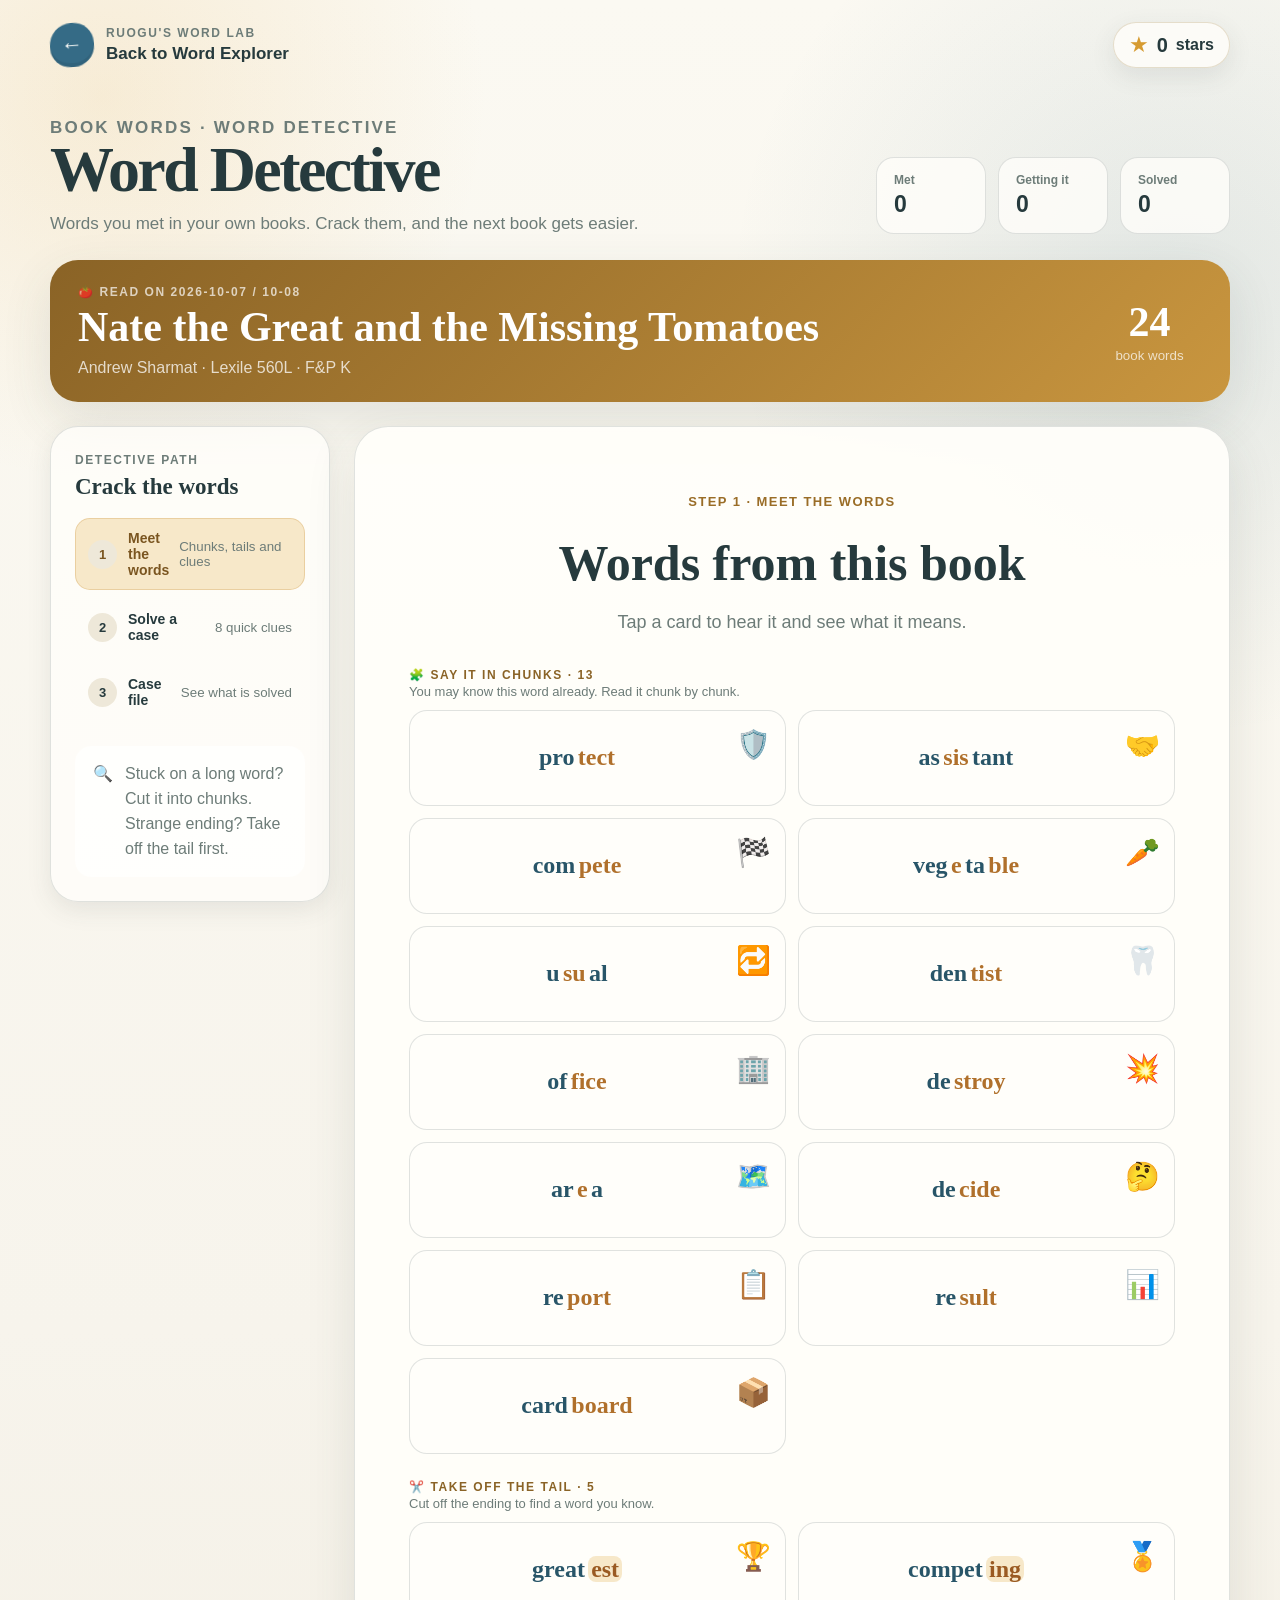
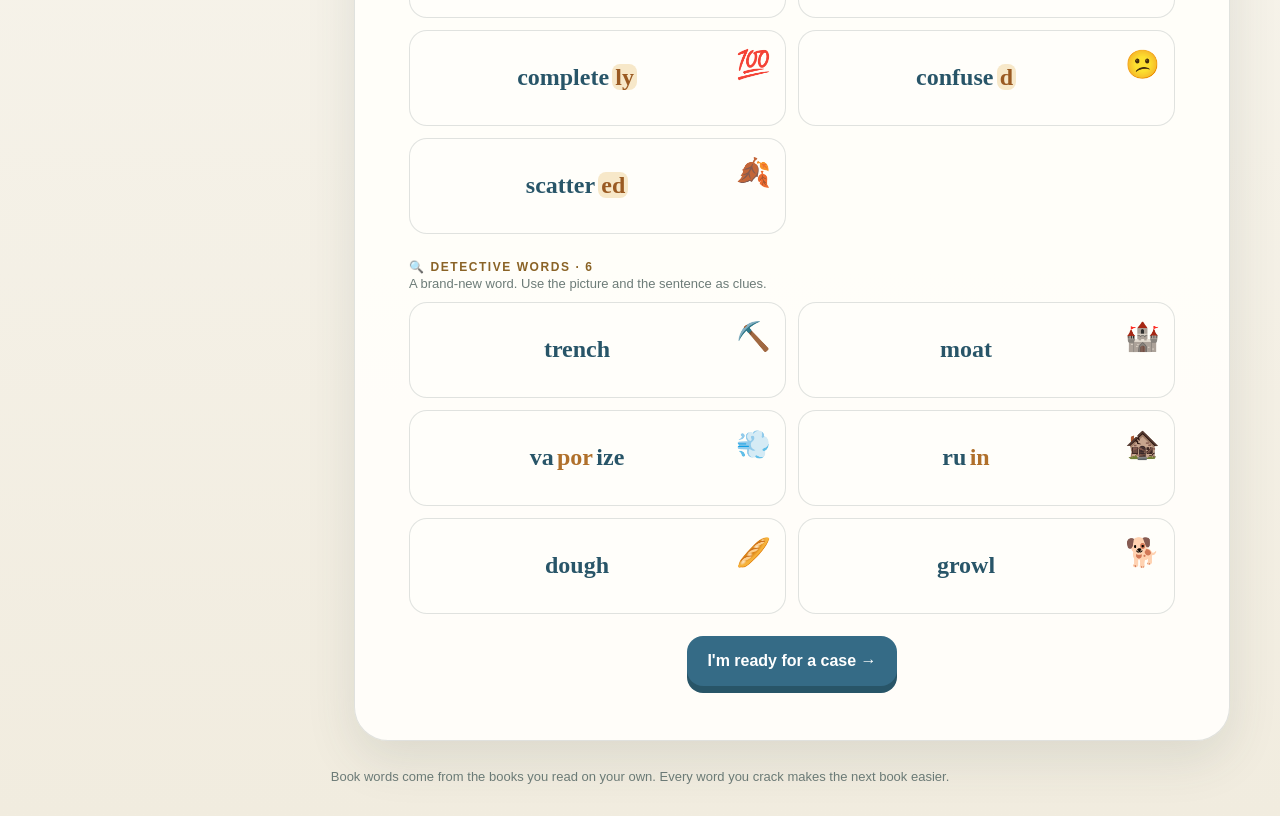
==== Book-words/index.html @ a68d9c92 "Add Book Word Detective for words from Ruogu's own books First book: Nate the Great and the Missing " ====
<!doctype html>
<html lang="en">
<head>
  <meta charset="UTF-8" />
  <meta name="viewport" content="width=device-width, initial-scale=1, viewport-fit=cover, user-scalable=no" />
  <meta name="apple-mobile-web-app-capable" content="yes" />
  <meta name="apple-mobile-web-app-status-bar-style" content="default" />
  <meta name="apple-mobile-web-app-title" content="Book Words" />
  <meta name="theme-color" content="#f7f4ec" />
  <title>Word Detective · Ruogu's Word Lab</title>
  <link rel="manifest" href="./manifest.webmanifest" />
  <link rel="apple-touch-icon" href="./icons/icon-180.png" />
  <link rel="stylesheet" href="../wordlab.css?v=6" />
</head>
<body class="book-page">
  <div class="site-shell">
    <header class="topbar">
      <a class="home-link" href="../index.html">
        <span class="brand-mark">←</span>
        <span class="brand-copy"><small>Ruogu's Word Lab</small><strong>Back to Word Explorer</strong></span>
      </a>
      <div class="star-pill"><span class="star">★</span><strong id="totalStars">0</strong><span>stars</span></div>
    </header>

    <section class="page-head">
      <div>
        <p class="eyebrow">Book Words · Word Detective</p>
        <h1>Word Detective</h1>
        <p>Words you met in your own books. Crack them, and the next book gets easier.</p>
      </div>
      <div class="summary-strip">
        <div class="summary-item"><small>Met</small><strong id="metCount">0</strong></div>
        <div class="summary-item"><small>Getting it</small><strong id="gettingCount">0</strong></div>
        <div class="summary-item"><small>Solved</small><strong id="solvedCount">0</strong></div>
      </div>
    </section>

    <section class="cycle-banner book-banner">
      <div>
        <p class="eyebrow" style="color:rgba(255,255,255,.7)" id="bookMeta">Book</p>
        <h2 id="bookTitle">Book</h2>
        <p id="bookSub"></p>
      </div>
      <div class="cycle-count"><strong id="bookWordCount">0</strong><small>book words</small></div>
    </section>

    <main class="prep-layout">
      <aside class="side-panel">
        <p class="eyebrow">Detective path</p>
        <h2>Crack the words</h2>
        <div class="path-list" id="pathList">
          <button class="path-step is-active" data-step="meet" type="button"><span class="step-num">1</span><strong>Meet the words</strong><small>Chunks, tails and clues</small></button>
          <button class="path-step" data-step="case" type="button"><span class="step-num">2</span><strong>Solve a case</strong><small>8 quick clues</small></button>
          <button class="path-step" data-step="file" type="button"><span class="step-num">3</span><strong>Case file</strong><small>See what is solved</small></button>
        </div>
        <div class="mini-note"><span>🔍</span><span>Stuck on a long word? Cut it into chunks. Strange ending? Take off the tail first.</span></div>
      </aside>

      <section>
        <article class="mission-card enter" id="meetView">
          <p class="mission-kicker">Step 1 · Meet the words</p>
          <h2>Words from this book</h2>
          <p class="prompt">Tap a card to hear it and see what it means.</p>
          <div id="meetShelf"></div>
          <div class="mission-actions">
            <button class="primary-button" id="toCase" type="button">I'm ready for a case →</button>
          </div>
        </article>

        <article class="mission-card" id="caseView" hidden>
          <div class="progress-track"><div class="progress-fill" id="caseProgress"></div></div>
          <p class="mission-kicker" id="activityLabel">Clue</p>
          <h2 id="activityTitle">What does it mean?</h2>
          <p class="prompt" id="activityPrompt"></p>
          <div id="activityArea"></div>
          <p class="feedback" id="feedback" aria-live="polite"></p>
          <div class="mission-actions">
            <button class="secondary-button" id="hintButton" type="button">Give me a clue</button>
            <button class="primary-button" id="nextTask" type="button" hidden>Next clue →</button>
          </div>
        </article>

        <article class="mission-card" id="finishView" hidden>
          <p class="mission-kicker">Case closed</p>
          <h2>Case closed!</h2>
          <p class="prompt" id="finishCopy"></p>
          <div class="sticker-row"><span class="sticker">🔍</span></div>
          <div class="summary-strip">
            <div class="summary-item"><small>Clues</small><strong id="finishTotal">8</strong></div>
            <div class="summary-item"><small>On my own</small><strong id="finishCorrect">0</strong></div>
            <div class="summary-item"><small>Earned</small><strong>+5★</strong></div>
          </div>
          <div class="mission-actions">
            <button class="primary-button" id="againButton" type="button">Solve another case</button>
            <button class="secondary-button" id="toFile" type="button">Open the case file</button>
          </div>
        </article>

        <article class="mission-card" id="fileView" hidden>
          <p class="mission-kicker">Step 3 · Case file</p>
          <h2>Case file</h2>
          <p class="prompt">A word is solved when you get it right on your own twice.</p>
          <div class="mark-list" id="fileList"></div>
        </article>
      </section>
    </main>

    <footer class="site-footer">Book words come from the books you read on your own. Every word you crack makes the next book easier.</footer>
  </div>

  <div class="confetti" id="confetti" hidden></div>
  <script src="./book-word-data.js?v=1"></script>
  <script src="./book-stars.js?v=1"></script>
  <script src="./book-app.js?v=1"></script>
  <script>
    if ("serviceWorker" in navigator && location.protocol !== "file:") navigator.serviceWorker.register("./sw.js").catch(() => {});
  </script>
</body>
</html>
---- wordlab.css ----
:root {
  --paper: #f7f4ec;
  --paper-deep: #eee8d9;
  --ink: #263a3d;
  --muted: #6d7c78;
  --lake: #356b86;
  --lake-dark: #285568;
  --lake-soft: #dce9ed;
  --sage: #789581;
  --sage-dark: #55705f;
  --sage-soft: #e2ebe3;
  --apricot: #e9be72;
  --apricot-soft: #f7e8c9;
  --coral: #c97862;
  --white: #fffefa;
  --line: rgba(38, 58, 61, 0.14);
  --shadow: 0 18px 50px rgba(54, 71, 66, 0.12);
  --shadow-small: 0 8px 24px rgba(54, 71, 66, 0.1);
  --radius: 28px;
  --radius-small: 18px;
  font-family: "Avenir Next", "Nunito Sans", "PingFang SC", "Microsoft YaHei", sans-serif;
  color: var(--ink);
  background: var(--paper);
  font-synthesis: none;
}

* { box-sizing: border-box; }

html { min-height: 100%; background: var(--paper); }

body {
  margin: 0;
  min-height: 100vh;
  min-height: 100dvh;
  background:
    radial-gradient(circle at 8% 4%, rgba(233, 190, 114, 0.22), transparent 24rem),
    radial-gradient(circle at 92% 12%, rgba(53, 107, 134, 0.12), transparent 28rem),
    linear-gradient(180deg, #fbf9f2 0%, var(--paper) 55%, #f1ecdf 100%);
  color: var(--ink);
  overflow-x: hidden;
}

body::before {
  content: "";
  position: fixed;
  inset: 0;
  pointer-events: none;
  opacity: 0.34;
  background-image: radial-gradient(rgba(38, 58, 61, 0.16) 0.6px, transparent 0.7px);
  background-size: 18px 18px;
  mask-image: linear-gradient(to bottom, black, transparent 72%);
}

button, a { -webkit-tap-highlight-color: transparent; }
button { font: inherit; color: inherit; }
a { color: inherit; }

[hidden] { display: none !important; }

.site-shell {
  width: min(1180px, calc(100% - 36px));
  margin: 0 auto;
  padding: max(22px, env(safe-area-inset-top)) 0 max(32px, env(safe-area-inset-bottom));
  position: relative;
  z-index: 1;
}

.topbar {
  display: flex;
  align-items: center;
  justify-content: space-between;
  gap: 18px;
  margin-bottom: 28px;
}

.brand, .home-link {
  display: inline-flex;
  align-items: center;
  gap: 12px;
  text-decoration: none;
  font-weight: 700;
}

.brand-mark {
  width: 44px;
  height: 44px;
  display: grid;
  place-items: center;
  border-radius: 50% 46% 48% 44%;
  background: var(--lake);
  color: var(--white);
  box-shadow: inset 0 -4px 0 rgba(0,0,0,.08);
  transform: rotate(-4deg);
  font-family: Georgia, serif;
  font-size: 22px;
}

.brand-copy small, .eyebrow {
  display: block;
  margin: 0 0 4px;
  color: var(--muted);
  font-size: 12px;
  font-weight: 800;
  letter-spacing: .13em;
  text-transform: uppercase;
}

.brand-copy strong { font-size: 17px; }

.star-pill {
  min-height: 46px;
  display: inline-flex;
  align-items: center;
  gap: 8px;
  padding: 8px 15px;
  border: 1px solid rgba(147, 110, 43, .22);
  border-radius: 999px;
  background: rgba(255, 254, 250, .78);
  box-shadow: var(--shadow-small);
  backdrop-filter: blur(10px);
  font-weight: 700;
}

.star-pill .star { color: #d69b31; font-size: 22px; }
.star-pill strong { font-size: 20px; font-variant-numeric: tabular-nums; }

.display-title {
  margin: 0;
  font-family: "Iowan Old Style", "Palatino Linotype", "Songti SC", serif;
  font-size: clamp(42px, 6vw, 76px);
  font-weight: 600;
  letter-spacing: -.045em;
  line-height: .98;
}

.display-title em { color: var(--lake); font-style: normal; }

.lede {
  max-width: 650px;
  margin: 20px 0 0;
  color: var(--muted);
  font-size: clamp(17px, 2vw, 21px);
  line-height: 1.75;
}

.home-hero {
  display: grid;
  grid-template-columns: 1.08fr .92fr;
  gap: 34px;
  align-items: center;
  min-height: 300px;
  padding: 38px 8px 42px;
}

.map-illustration {
  position: relative;
  min-height: 280px;
  border-radius: 46% 54% 51% 49% / 42% 43% 57% 58%;
  background: linear-gradient(145deg, var(--lake-soft), #eef3e9 65%);
  box-shadow: inset 0 0 0 1px rgba(53,107,134,.1), var(--shadow);
  overflow: hidden;
}

.map-illustration::before,
.map-illustration::after {
  content: "";
  position: absolute;
  border-radius: 50%;
  border: 2px dashed rgba(53,107,134,.3);
}
.map-illustration::before { width: 250px; height: 130px; left: 13%; top: 22%; transform: rotate(-13deg); }
.map-illustration::after { width: 190px; height: 105px; right: 8%; bottom: 12%; transform: rotate(16deg); }

.map-island {
  position: absolute;
  display: grid;
  place-items: center;
  width: 104px;
  height: 82px;
  border-radius: 52% 48% 48% 52% / 58% 55% 45% 42%;
  background: var(--sage);
  color: var(--white);
  box-shadow: 0 12px 0 rgba(85,112,95,.18);
  font-weight: 800;
  transform: rotate(-5deg);
}
.map-island.one { left: 12%; top: 19%; }
.map-island.two { right: 13%; top: 14%; background: var(--lake); transform: rotate(4deg); }
.map-island.three { left: 39%; bottom: 12%; width: 116px; background: var(--apricot); color: var(--ink); transform: rotate(2deg); }
.map-boat { position: absolute; left: 45%; top: 48%; font-size: 38px; transform: rotate(-10deg); }

.route-grid {
  display: grid;
  grid-template-columns: 1.08fr .92fr;
  gap: 24px;
}

.learning-sections {
  display: grid;
  gap: 24px;
}

.learning-zone {
  position: relative;
  padding: clamp(25px, 4vw, 42px);
  border: 1px solid var(--line);
  border-radius: 34px;
  box-shadow: var(--shadow);
  overflow: hidden;
}

.learning-zone::after {
  content: attr(data-stamp);
  position: absolute;
  right: -10px;
  top: 18px;
  padding: 7px 22px;
  border: 1px solid currentColor;
  color: rgba(38,58,61,.28);
  font-family: Georgia, serif;
  font-size: 12px;
  letter-spacing: .16em;
  transform: rotate(6deg);
}

.g2-zone {
  background:
    radial-gradient(circle at 88% 0%, rgba(255,255,255,.72), transparent 19rem),
    linear-gradient(145deg, #fffefa 0%, #deebef 100%);
}

.g1-zone {
  background:
    radial-gradient(circle at 88% 0%, rgba(255,255,255,.72), transparent 17rem),
    linear-gradient(145deg, #fffefa 0%, #e3ece2 100%);
}

.zone-head {
  display: grid;
  grid-template-columns: auto minmax(0, 1fr) auto;
  gap: 22px;
  align-items: center;
  padding-right: 58px;
}

.zone-head .route-icon { margin: 0; }
.g1-zone .route-icon { background: var(--sage); }

.zone-title h2 {
  margin: 0;
  font-family: "Iowan Old Style", "Palatino Linotype", "Songti SC", serif;
  font-size: clamp(29px, 4vw, 43px);
  font-weight: 600;
  letter-spacing: -.025em;
}

.zone-title p:last-child {
  max-width: 700px;
  margin: 8px 0 0;
  color: var(--muted);
  line-height: 1.6;
}

.zone-count {
  min-width: 82px;
  padding: 12px 15px;
  border: 1px solid rgba(53,107,134,.18);
  border-radius: 18px;
  background: rgba(255,254,250,.64);
  text-align: center;
}

.zone-count strong {
  display: block;
  color: var(--lake-dark);
  font-family: Georgia, serif;
  font-size: 30px;
  line-height: 1;
}

.zone-count span { color: var(--muted); font-size: 12px; font-weight: 800; }

.cycle-grid {
  display: grid;
  grid-template-columns: repeat(auto-fit, minmax(225px, 1fr));
  gap: 13px;
  margin-top: 28px;
}

.cycle-entry {
  position: relative;
  min-height: 142px;
  display: flex;
  flex-direction: column;
  justify-content: flex-end;
  padding: 20px 52px 20px 20px;
  border: 1px solid rgba(53,107,134,.16);
  border-radius: 21px;
  background: rgba(255,254,250,.78);
  box-shadow: 0 6px 0 rgba(53,107,134,.1);
  text-decoration: none;
  transition: transform .18s ease, box-shadow .18s ease, border-color .18s ease;
}

.cycle-entry:hover {
  transform: translateY(-3px);
  border-color: rgba(53,107,134,.38);
  box-shadow: 0 9px 0 rgba(53,107,134,.13);
}

.cycle-entry:active { transform: translateY(3px); box-shadow: none; }

.cycle-entry.is-current {
  border-color: rgba(53,107,134,.42);
  background: linear-gradient(145deg, #fdfcf7 0%, #cfe2e8 100%);
  box-shadow: 0 7px 0 rgba(53,107,134,.19);
}

.cycle-status {
  position: absolute;
  left: 18px;
  top: 16px;
  padding: 5px 9px;
  border-radius: 999px;
  background: var(--paper-deep);
  color: var(--muted);
  font-size: 10px;
  font-weight: 900;
  letter-spacing: .1em;
  text-transform: uppercase;
}

.cycle-entry.is-current .cycle-status { background: var(--lake); color: white; }
.cycle-entry strong { font-family: Georgia, serif; font-size: 28px; font-weight: 600; }
.cycle-entry small { margin-top: 5px; color: var(--muted); font-size: 13px; line-height: 1.45; }

.cycle-arrow {
  position: absolute;
  right: 17px;
  bottom: 18px;
  width: 30px;
  height: 30px;
  display: grid;
  place-items: center;
  border-radius: 50%;
  background: var(--lake-soft);
  color: var(--lake-dark);
  font-weight: 900;
}

.cycle-entry.is-current .cycle-arrow { background: var(--lake); color: white; }
.empty-cycle-copy { margin: 0; color: var(--muted); }

.g1-route-row {
  display: flex;
  align-items: center;
  justify-content: space-between;
  gap: 22px;
  margin-top: 22px;
  padding-top: 20px;
  border-top: 1px dashed rgba(85,112,95,.25);
}

.g1-route-row .route-meta { margin: 0; }

.route-card, .paper-card {
  position: relative;
  padding: clamp(24px, 4vw, 38px);
  border: 1px solid var(--line);
  border-radius: var(--radius);
  background: rgba(255,254,250,.9);
  box-shadow: var(--shadow);
  overflow: hidden;
}

.route-card::after {
  content: attr(data-stamp);
  position: absolute;
  right: -12px;
  top: 18px;
  padding: 7px 20px;
  border: 1px solid currentColor;
  color: rgba(38,58,61,.34);
  font-family: Georgia, serif;
  font-size: 13px;
  letter-spacing: .15em;
  transform: rotate(7deg);
}

.route-card.g2 { background: linear-gradient(145deg, #fffefa 0%, #e6eff2 100%); }
.route-card.g1 { background: linear-gradient(145deg, #fffefa 0%, #e7eee6 100%); }

.route-icon {
  width: 62px;
  height: 62px;
  display: grid;
  place-items: center;
  margin-bottom: 26px;
  border-radius: 20px;
  background: var(--lake);
  color: white;
  font-size: 29px;
  box-shadow: inset 0 -5px 0 rgba(0,0,0,.09);
}
.g1 .route-icon { background: var(--sage); }

.route-card h2, .paper-card h2 {
  margin: 0;
  font-family: "Iowan Old Style", "Palatino Linotype", "Songti SC", serif;
  font-size: clamp(28px, 4vw, 42px);
  font-weight: 600;
  letter-spacing: -.02em;
}
.route-card p { color: var(--muted); line-height: 1.7; }

.route-meta, .meta-row {
  display: flex;
  flex-wrap: wrap;
  gap: 9px;
  margin: 18px 0 24px;
}

.tag {
  display: inline-flex;
  align-items: center;
  min-height: 30px;
  padding: 5px 10px;
  border-radius: 999px;
  background: rgba(255,255,255,.72);
  border: 1px solid var(--line);
  color: var(--muted);
  font-size: 13px;
  font-weight: 700;
}

.primary-button, .secondary-button, .choice-button, .tile-button, .icon-button, .filter-button {
  border: 0;
  cursor: pointer;
  transition: transform .16s ease, box-shadow .16s ease, background .16s ease;
}

.primary-button, .secondary-button {
  min-height: 50px;
  display: inline-flex;
  align-items: center;
  justify-content: center;
  gap: 9px;
  padding: 12px 20px;
  border-radius: 16px;
  text-decoration: none;
  font-weight: 800;
}
.primary-button { background: var(--lake); color: white; box-shadow: 0 7px 0 var(--lake-dark); }
.primary-button.sage { background: var(--sage); box-shadow: 0 7px 0 var(--sage-dark); }
.secondary-button { background: var(--white); color: var(--ink); border: 1px solid var(--line); box-shadow: 0 5px 0 rgba(38,58,61,.1); }
.primary-button:hover, .secondary-button:hover, .choice-button:hover, .tile-button:hover { transform: translateY(-2px); }
.primary-button:active, .secondary-button:active, .choice-button:active, .tile-button:active { transform: translateY(3px); box-shadow: none; }
.primary-button:disabled, .secondary-button:disabled { cursor: default; opacity: .48; transform: none; box-shadow: none; }

.mini-note {
  display: flex;
  gap: 12px;
  align-items: flex-start;
  margin: 26px 0 0;
  padding: 16px 18px;
  border-radius: 16px;
  background: rgba(255,255,255,.56);
  color: var(--muted);
  line-height: 1.55;
}

.page-head {
  display: grid;
  grid-template-columns: 1fr auto;
  gap: 24px;
  align-items: end;
  margin: 38px 0 26px;
}
.page-head h1 {
  margin: 0;
  font-family: "Iowan Old Style", "Palatino Linotype", "Songti SC", serif;
  font-size: clamp(38px, 6vw, 64px);
  font-weight: 600;
  letter-spacing: -.04em;
  line-height: 1;
}
.page-head p { margin: 12px 0 0; color: var(--muted); font-size: 17px; }

.summary-strip {
  display: grid;
  grid-template-columns: repeat(3, 1fr);
  gap: 12px;
}
.summary-item {
  min-width: 110px;
  padding: 15px 17px;
  border-radius: 18px;
  background: rgba(255,254,250,.78);
  border: 1px solid var(--line);
}
.summary-item small { display: block; color: var(--muted); font-size: 12px; font-weight: 700; }
.summary-item strong { display: block; margin-top: 4px; font-size: 23px; }

.mission-layout, .prep-layout {
  display: grid;
  grid-template-columns: 280px minmax(0, 1fr);
  gap: 24px;
}

.side-panel {
  align-self: start;
  position: sticky;
  top: 20px;
  padding: 24px;
  border: 1px solid var(--line);
  border-radius: var(--radius);
  background: rgba(255,254,250,.8);
  box-shadow: var(--shadow-small);
}
.side-panel h2 { margin: 0 0 8px; font-family: Georgia, "Songti SC", serif; font-size: 23px; font-weight: 600; }
.side-panel p { color: var(--muted); line-height: 1.6; }

.filter-stack { display: grid; gap: 9px; margin-top: 18px; }
.filter-button {
  display: flex;
  align-items: center;
  justify-content: space-between;
  width: 100%;
  min-height: 46px;
  padding: 9px 13px;
  border: 1px solid transparent;
  border-radius: 14px;
  background: transparent;
  text-align: left;
  font-weight: 700;
}
.filter-button:hover { background: rgba(120,149,129,.09); }
.filter-button.is-active { background: var(--sage-soft); border-color: rgba(85,112,95,.2); color: var(--sage-dark); }
.g2-page .filter-button.is-active { background: var(--lake-soft); color: var(--lake-dark); }

.mission-card {
  min-height: 520px;
  display: grid;
  align-content: center;
  padding: clamp(24px, 5vw, 54px);
  border: 1px solid var(--line);
  border-radius: 34px;
  background: rgba(255,254,250,.94);
  box-shadow: var(--shadow);
  text-align: center;
}

.mission-kicker { color: var(--sage-dark); font-size: 13px; font-weight: 900; letter-spacing: .11em; text-transform: uppercase; }
.g2-page .mission-kicker { color: var(--lake); }
.mission-card h2 { margin: 12px auto; font-family: Georgia, "Songti SC", serif; font-size: clamp(30px, 5vw, 50px); font-weight: 600; }
.mission-card .prompt { max-width: 650px; margin: 4px auto 24px; color: var(--muted); font-size: 18px; line-height: 1.65; }

.progress-track {
  width: 100%;
  height: 10px;
  margin-bottom: 28px;
  border-radius: 999px;
  background: var(--paper-deep);
  overflow: hidden;
}
.progress-fill { height: 100%; width: 0; border-radius: inherit; background: linear-gradient(90deg, var(--sage), var(--apricot)); transition: width .35s ease; }
.g2-page .progress-fill { background: linear-gradient(90deg, var(--lake), #6aa5b5); }

.speak-orb {
  width: 104px;
  height: 104px;
  display: grid;
  place-items: center;
  margin: 8px auto 25px;
  border: 0;
  border-radius: 50%;
  background: var(--lake);
  color: white;
  cursor: pointer;
  box-shadow: 0 10px 0 var(--lake-dark), 0 18px 34px rgba(53,107,134,.2);
  font-size: 40px;
}
.speak-orb:active { transform: translateY(6px); box-shadow: 0 4px 0 var(--lake-dark); }
.g1-page .speak-orb { background: var(--sage); box-shadow: 0 10px 0 var(--sage-dark), 0 18px 34px rgba(85,112,95,.2); }

.choice-grid {
  width: min(620px, 100%);
  display: grid;
  grid-template-columns: repeat(2, minmax(0, 1fr));
  gap: 12px;
  margin: 0 auto;
}
.choice-button {
  min-height: 62px;
  padding: 13px 18px;
  border: 1px solid var(--line);
  border-radius: 17px;
  background: var(--white);
  box-shadow: 0 5px 0 rgba(38,58,61,.1);
  font-size: 20px;
  font-weight: 800;
}
.choice-button.is-correct { background: var(--sage-soft); border-color: var(--sage); color: var(--sage-dark); }
.choice-button.is-wrong { background: #f6e5e0; border-color: var(--coral); color: #8d4c3d; }

.word-pattern {
  margin: 10px 0 27px;
  font-family: Georgia, serif;
  font-size: clamp(42px, 8vw, 72px);
  letter-spacing: .08em;
  word-break: break-word;
}

.tile-bank, .tile-answer {
  width: min(720px, 100%);
  min-height: 68px;
  display: flex;
  flex-wrap: wrap;
  align-items: center;
  justify-content: center;
  gap: 8px;
  margin: 13px auto;
  padding: 10px;
  border-radius: 17px;
}
.tile-answer { background: var(--paper); border: 1px dashed rgba(38,58,61,.25); }
.tile-button {
  min-width: 48px;
  height: 50px;
  padding: 0 12px;
  border-radius: 13px;
  background: var(--white);
  border: 1px solid var(--line);
  box-shadow: 0 4px 0 rgba(38,58,61,.12);
  font-family: Georgia, serif;
  font-size: 23px;
  font-weight: 700;
}
.tile-button:disabled { opacity: .28; cursor: default; transform: none; }

.mission-actions { display: flex; flex-wrap: wrap; justify-content: center; gap: 12px; margin-top: 22px; }
.feedback { min-height: 30px; margin: 18px 0 0; font-size: 16px; font-weight: 800; }
.feedback.good { color: var(--sage-dark); }
.feedback.try { color: #975946; }

.sticker-row { display: flex; flex-wrap: wrap; justify-content: center; gap: 10px; margin: 26px 0; }
.sticker {
  width: 62px; height: 62px; display: grid; place-items: center;
  border-radius: 50%; background: var(--apricot-soft); border: 2px solid rgba(214,155,49,.35); font-size: 30px;
  transform: rotate(var(--turn, -4deg));
}

.mode-choice-grid {
  width: min(720px, 100%);
  display: grid;
  grid-template-columns: 1.18fr .82fr;
  gap: 14px;
  margin: 30px auto 8px;
}
.mode-choice {
  position: relative;
  min-height: 190px;
  display: flex;
  flex-direction: column;
  align-items: flex-start;
  justify-content: flex-end;
  gap: 7px;
  padding: 25px;
  overflow: hidden;
  border: 1px solid var(--line);
  border-radius: 24px;
  background: var(--white);
  color: var(--ink);
  text-align: left;
  box-shadow: 0 7px 0 rgba(38,58,61,.1);
}
.mode-choice:hover { transform: translateY(-2px); border-color: rgba(53,107,134,.38); }
.mode-choice.is-primary {
  border-color: rgba(53,107,134,.28);
  background: linear-gradient(145deg, var(--lake-soft), #fdfcf8 72%);
  box-shadow: 0 7px 0 rgba(53,107,134,.19);
}
.mode-choice .mode-icon { font-size: 46px; line-height: 1; }
.mode-choice strong { font-family: Georgia, "Songti SC", serif; font-size: 24px; }
.mode-choice small { color: var(--muted); font-size: 14px; line-height: 1.5; }
.mode-badge {
  position: absolute;
  top: 14px;
  right: 14px;
  padding: 5px 10px;
  border-radius: 999px;
  background: var(--lake);
  color: white;
  font-size: 12px;
  font-weight: 900;
  letter-spacing: .08em;
}

.cycle-banner {
  display: grid;
  grid-template-columns: 1fr auto;
  gap: 20px;
  align-items: center;
  padding: 25px 28px;
  margin-bottom: 24px;
  border-radius: var(--radius);
  background: linear-gradient(135deg, var(--lake-dark), var(--lake));
  color: white;
  box-shadow: var(--shadow);
}
.cycle-banner h2 { margin: 4px 0 8px; font-family: Georgia, "Songti SC", serif; font-size: clamp(28px, 4vw, 42px); font-weight: 600; }
.cycle-banner p { margin: 0; color: rgba(255,255,255,.76); }
.cycle-count { min-width: 105px; text-align: center; }
.cycle-count strong { display: block; font-family: Georgia, serif; font-size: 42px; }
.cycle-count small { color: rgba(255,255,255,.72); }

.path-list { display: grid; gap: 9px; margin-top: 18px; }
.path-step {
  display: grid;
  grid-template-columns: 30px 1fr auto;
  gap: 10px;
  align-items: center;
  width: 100%;
  padding: 11px 12px;
  border: 1px solid transparent;
  border-radius: 15px;
  background: transparent;
  cursor: pointer;
  text-align: left;
}
.path-step:hover { background: rgba(53,107,134,.07); }
.path-step.is-active { background: var(--lake-soft); border-color: rgba(53,107,134,.2); color: var(--lake-dark); }
.path-step .step-num { width: 29px; height: 29px; display: grid; place-items: center; border-radius: 50%; background: var(--paper-deep); font-size: 13px; font-weight: 900; }
.path-step.is-done .step-num { background: var(--sage); color: white; }
.path-step strong { font-size: 14px; }
.path-step small { color: var(--muted); }

.word-shelf { display: grid; grid-template-columns: repeat(2, minmax(0,1fr)); gap: 12px; margin-top: 20px; text-align: left; }
.word-note {
  min-height: 116px;
  padding: 17px;
  border: 1px solid var(--line);
  border-radius: 18px;
  background: var(--white);
  cursor: pointer;
}
.word-note:hover { border-color: rgba(53,107,134,.35); }
.word-note strong { display: block; font-family: Georgia, serif; color: var(--lake-dark); font-size: 24px; }
.word-note span { display: block; margin-top: 5px; color: var(--muted); font-size: 13px; line-height: 1.45; }
.word-note.is-seen { background: var(--lake-soft); }

.paper-test {
  width: min(670px,100%);
  margin: 0 auto;
  padding: clamp(22px,5vw,44px);
  border-radius: 18px 18px 28px 18px;
  background:
    linear-gradient(90deg, transparent 54px, rgba(201,120,98,.22) 55px, rgba(201,120,98,.22) 56px, transparent 57px),
    repeating-linear-gradient(180deg, #fffefa 0, #fffefa 38px, rgba(53,107,134,.13) 39px, #fffefa 40px);
  box-shadow: var(--shadow);
}
.handwriting-panel {
  width: min(540px, 100%);
  margin: 20px auto 8px;
  text-align: left;
}
.handwriting-panel[hidden] { display: none; }
.handwriting-panel label {
  display: block;
  margin-bottom: 8px;
  color: var(--lake-dark);
  font-size: 13px;
  font-weight: 900;
  letter-spacing: .08em;
}
.handwriting-input {
  width: 100%;
  height: 88px;
  padding: 8px 18px 3px;
  border: 2px solid rgba(53,107,134,.2);
  border-radius: 16px 16px 7px 7px;
  outline: none;
  background:
    linear-gradient(180deg, transparent 69px, var(--lake) 70px, var(--lake) 72px, transparent 73px),
    rgba(255,255,255,.82);
  color: var(--ink);
  font-family: "Bradley Hand", "Comic Sans MS", Georgia, serif;
  font-size: 42px;
  font-weight: 700;
  letter-spacing: .08em;
  text-align: center;
  appearance: none;
}
.handwriting-input:focus {
  border-color: var(--lake);
  box-shadow: 0 0 0 5px rgba(53,107,134,.1);
}
.handwriting-panel > small { display: block; margin-top: 9px; color: var(--muted); font-size: 12px; text-align: center; }
.recognition-feedback { min-height: 24px; margin: 8px 0 0; color: var(--lake-dark); font-weight: 800; text-align: center; }
.test-number { color: var(--muted); font-weight: 800; }
.test-dots { display: flex; flex-wrap: wrap; justify-content: center; gap: 7px; margin: 26px 0; }
.test-dot { width: 12px; height: 12px; border-radius: 50%; background: var(--paper-deep); }
.test-dot.is-current { background: var(--lake); transform: scale(1.25); }
.test-dot.is-past { background: var(--sage); }

.mark-list { display: grid; gap: 9px; width: min(720px,100%); margin: 22px auto; text-align: left; }
.mark-row {
  display: grid;
  grid-template-columns: 36px 1fr auto;
  align-items: center;
  gap: 12px;
  min-height: 62px;
  padding: 8px 12px;
  border-radius: 15px;
  background: var(--white);
  border: 1px solid var(--line);
}
.mark-row strong { font-family: Georgia, serif; font-size: 21px; }
.mark-word { display: grid; gap: 3px; }
.mark-word small { color: var(--muted); font-size: 12px; }
.mark-actions { display: flex; gap: 7px; }
.icon-button { width: 40px; height: 40px; border-radius: 12px; background: var(--paper-deep); font-weight: 900; }
.icon-button.good.is-active { background: var(--sage); color: white; }
.icon-button.bad.is-active { background: var(--coral); color: white; }

.empty-state { padding: 40px 18px; color: var(--muted); text-align: center; }

.confetti { position: fixed; inset: 0; pointer-events: none; overflow: hidden; z-index: 9; }
.confetti i { position: absolute; top: -20px; width: 9px; height: 18px; border-radius: 3px; animation: fall 1.7s ease-in forwards; }
@keyframes fall { to { transform: translate3d(var(--drift), 110vh, 0) rotate(720deg); } }
@keyframes enter { from { opacity: 0; transform: translateY(13px); } to { opacity: 1; transform: translateY(0); } }
.enter { animation: enter .35s ease both; }

.site-footer { margin-top: 28px; color: var(--muted); font-size: 13px; text-align: center; }

@media (max-width: 820px) {
  .home-hero, .route-grid, .mission-layout, .prep-layout { grid-template-columns: 1fr; }
  .map-illustration { min-height: 230px; }
  .side-panel { position: static; }
  .page-head { grid-template-columns: 1fr; }
  .summary-strip { grid-template-columns: repeat(3, 1fr); }
  .filter-stack, .path-list { grid-template-columns: repeat(3, 1fr); }
  .filter-button, .path-step { min-height: 52px; }
  .path-step { grid-template-columns: 28px 1fr; }
  .path-step small { display: none; }
  .zone-head { grid-template-columns: auto minmax(0, 1fr); }
  .zone-count { display: none; }
}

@media (max-width: 560px) {
  .site-shell { width: min(100% - 22px, 1180px); }
  .topbar { align-items: flex-start; }
  .brand-copy small { display: none; }
  .home-hero { padding-top: 20px; }
  .map-illustration { min-height: 210px; }
  .route-grid, .word-shelf, .choice-grid, .mode-choice-grid { grid-template-columns: 1fr; }
  .summary-strip { gap: 7px; }
  .summary-item { min-width: 0; padding: 12px 9px; }
  .summary-item strong { font-size: 18px; }
  .filter-stack, .path-list { grid-template-columns: 1fr 1fr; }
  .mission-card { min-height: 490px; padding: 24px 16px; }
  .cycle-banner { grid-template-columns: 1fr; }
  .cycle-count { text-align: left; }
  .mark-row { grid-template-columns: 28px 1fr; }
  .mark-actions { grid-column: 2; }
  .mode-choice { min-height: 145px; }
  .learning-zone { padding: 24px 18px; border-radius: 26px; }
  .learning-zone::after { display: none; }
  .zone-head { grid-template-columns: 1fr; gap: 15px; padding-right: 0; }
  .zone-head .route-icon { width: 52px; height: 52px; border-radius: 17px; font-size: 25px; }
  .cycle-grid { grid-template-columns: 1fr; margin-top: 22px; }
  .cycle-entry { min-height: 125px; }
  .g1-route-row { align-items: stretch; flex-direction: column; }
  .g1-route-row .primary-button { width: 100%; }
}

@media (prefers-reduced-motion: reduce) {
  *, *::before, *::after { scroll-behavior: auto !important; animation-duration: .01ms !important; transition-duration: .01ms !important; }
}

/* Book Words · 课外书生词 */
.book-zone {
  background:
    radial-gradient(circle at 88% 0%, rgba(255,255,255,.72), transparent 17rem),
    linear-gradient(145deg, #fffefa 0%, #f6e8cc 100%);
}
.book-zone .route-icon { background: #c9963f; }
.book-zone .zone-count { border-color: rgba(201,150,63,.25); }
.book-zone .zone-count strong { color: #8a6326; }
.book-entry .cycle-status { background: var(--apricot-soft); color: #8a6326; }
.book-entry.is-current .cycle-status, .book-entry.is-current .cycle-arrow { background: #c9963f; color: white; }
.book-entry.is-current { border-color: rgba(201,150,63,.4); }
.book-entry strong { font-size: 23px; line-height: 1.2; }
.book-entry .book-cover { font-size: 30px; margin-bottom: 6px; }

.book-page .mission-kicker { color: #9a6d27; }
.book-page .progress-fill { background: linear-gradient(90deg, var(--apricot), #c9963f); }
.book-page .path-step.is-active { background: var(--apricot-soft); border-color: rgba(201,150,63,.3); color: #7a5520; }
.book-banner { background: linear-gradient(135deg, #8a6326 0%, #c9963f 100%); }

.kind-heading { margin: 26px 0 10px; text-align: left; }
.kind-heading:first-child { margin-top: 6px; }
.kind-heading .eyebrow { margin: 0; color: #8a6326; }
.kind-heading small { color: var(--muted); font-size: 13px; }
.kind-heading + .word-shelf { margin-top: 0; }

.book-note { position: relative; min-height: 96px; padding-right: 54px; }
.book-note .book-emoji { position: absolute; right: 14px; top: 14px; font-size: 28px; }
.book-note .reveal { display: none; }
.book-note.is-open .reveal { display: block; }
.book-note .reveal b { display: block; margin-bottom: 3px; color: var(--ink); font-size: 16px; }
.book-note .reveal em { display: block; margin-bottom: 3px; color: #8a6326; font-style: normal; font-weight: 800; }
.book-note.is-seen { background: var(--apricot-soft); }

.chunked .chunk { color: var(--lake-dark); }
.chunked .chunk.alt { color: #b0702b; }
.chunked .chunk + .chunk { margin-left: .14em; }
.chunked .chunk.tail { padding: 0 .12em; border-radius: 8px; background: var(--apricot-soft); color: #9a5a22; }
.chunked.inline { font-family: Georgia, serif; font-size: 22px; }
.book-word { letter-spacing: .02em; }

.clue-sentence {
  max-width: 640px;
  margin: 0 auto 26px;
  font-family: Georgia, "Songti SC", serif;
  font-size: clamp(22px, 3.4vw, 30px);
  line-height: 1.5;
}
.clue-sentence .blank { color: #b0702b; letter-spacing: .04em; }

.cut-row { display: flex; flex-wrap: wrap; justify-content: center; gap: 6px; margin: 8px 0 26px; }
.cut-letter {
  min-width: 48px;
  height: 64px;
  border: 1px solid var(--line);
  border-radius: 14px;
  background: var(--white);
  box-shadow: 0 5px 0 rgba(38,58,61,.1);
  font-family: Georgia, serif;
  font-size: 32px;
  cursor: pointer;
}
.cut-letter:disabled { cursor: default; }
.cut-letter:first-child:disabled { opacity: 1; }
.cut-letter.is-tail { background: var(--apricot-soft); border-color: #c9963f; color: #9a5a22; }

.file-row { width: 100%; border: 1px solid var(--line); cursor: pointer; font: inherit; text-align: left; }
.file-row > span:first-child { font-size: 26px; }
.file-status { padding: 6px 12px; border-radius: 999px; font-size: 12px; font-weight: 900; white-space: nowrap; }
.file-status.is-new { background: var(--paper-deep); color: var(--muted); }
.file-status.is-getting { background: var(--apricot-soft); color: #8a6326; }
.file-status.is-solved { background: var(--sage); color: white; }

@media (max-width: 640px) {
  .cut-letter { min-width: 36px; height: 52px; font-size: 26px; }
  .file-row { grid-template-columns: 34px 1fr auto; }
  .file-row .file-status { grid-column: auto; }
}

/* 生词卡片里的音节片段需保持行内、沿用大字号（覆盖 .word-note span 的块级小字） */
.book-note strong.chunked { padding-right: 4px; }
.book-note .chunked .chunk { display: inline; margin-top: 0; font-size: inherit; line-height: 1.2; }
.book-note .chunked .chunk:not(.alt):not(.tail) { color: var(--lake-dark); }
.book-note .chunked .chunk.alt { color: #b0702b; }
.book-note .chunked .chunk.tail { color: #9a5a22; }
.book-note .book-emoji { margin-top: 0; }
.book-entry.is-current {
  border-color: rgba(201,150,63,.45);
  background: linear-gradient(145deg, #fdfcf7 0%, #f3e0b8 100%);
  box-shadow: 0 7px 0 rgba(201,150,63,.2);
}
.book-entry .book-cover { margin-top: 26px; line-height: 1; }
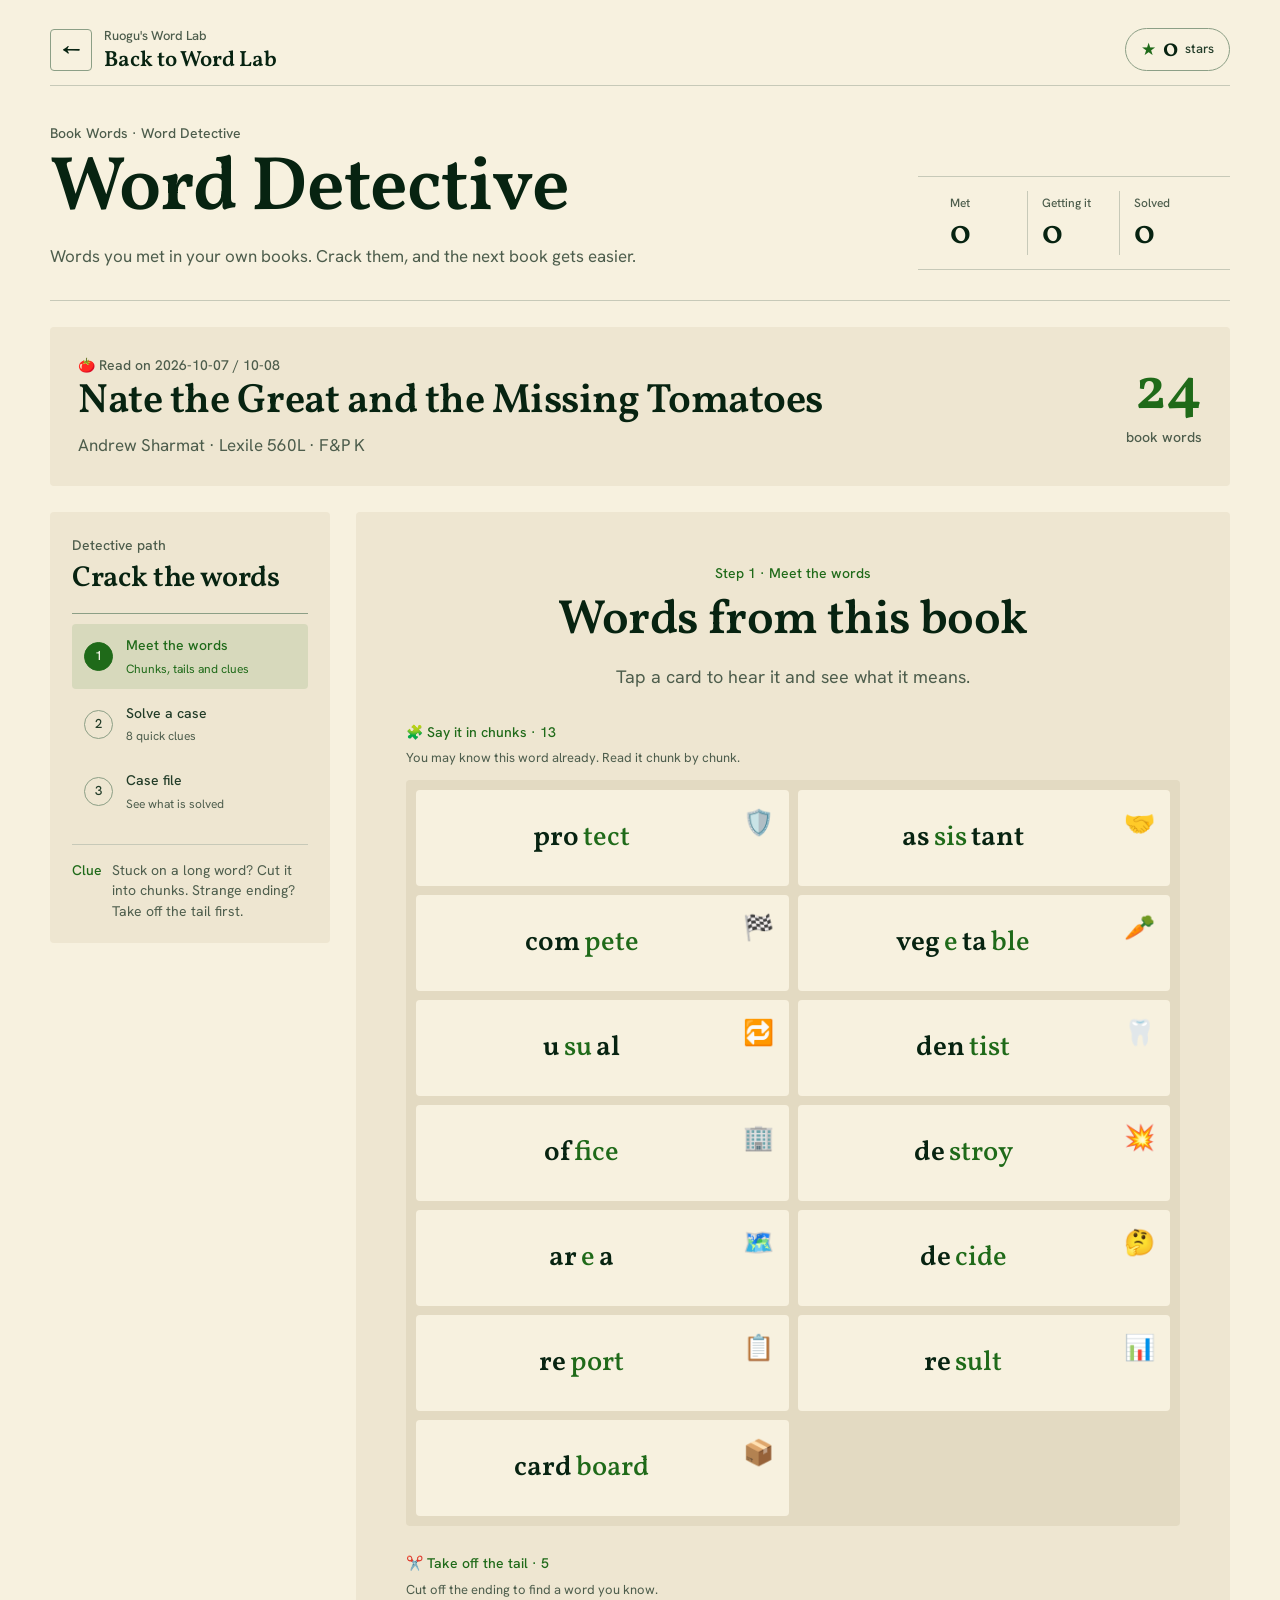
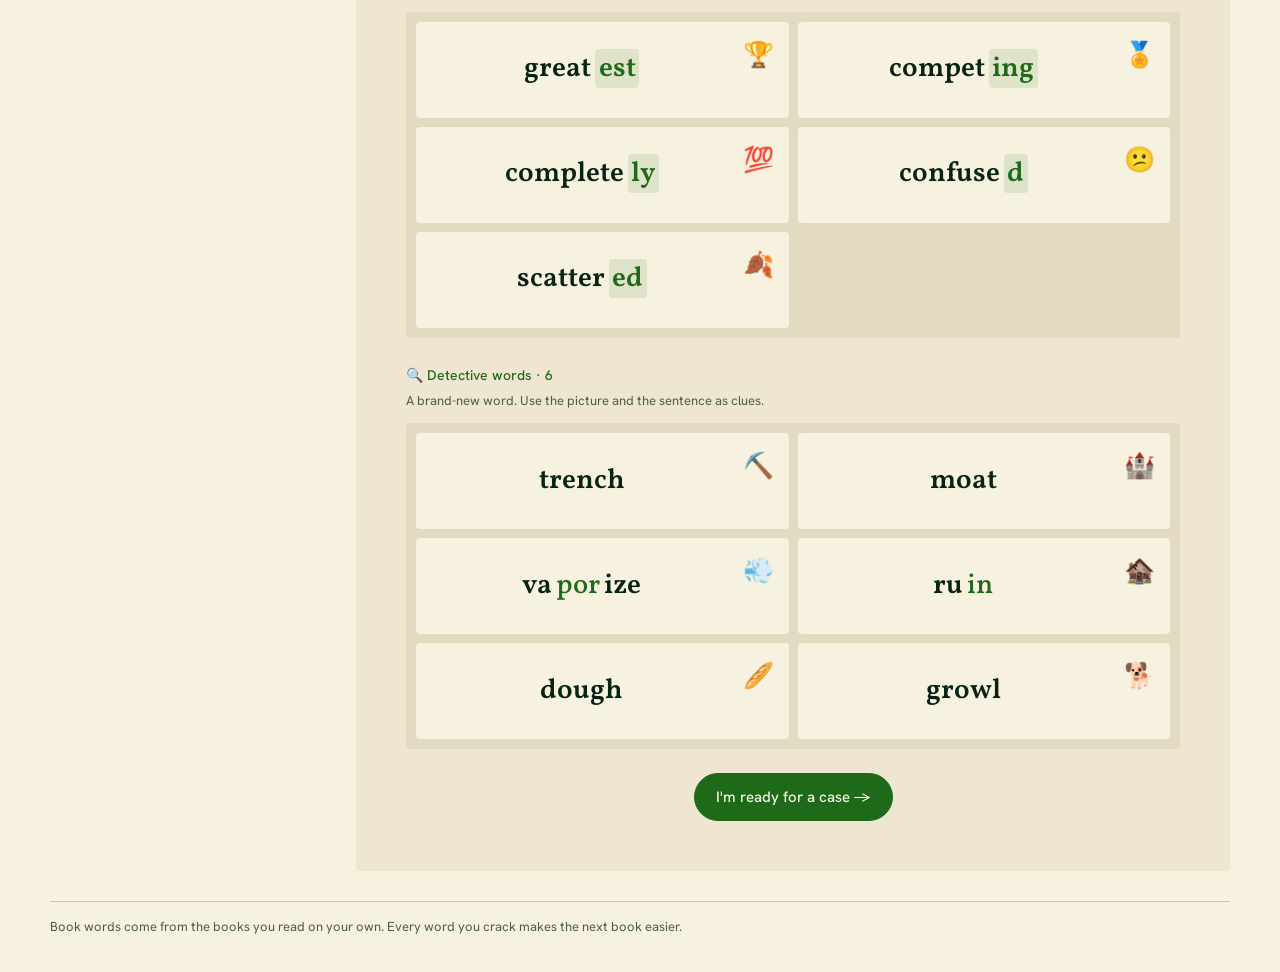
==== commit 7c38e9d3: "Redesign Word Lab with the Garden design system" ====
--- a/Book-words/index.html
+++ b/Book-words/index.html
@@ -6,20 +6,23 @@
   <meta name="apple-mobile-web-app-capable" content="yes" />
   <meta name="apple-mobile-web-app-status-bar-style" content="default" />
   <meta name="apple-mobile-web-app-title" content="Book Words" />
-  <meta name="theme-color" content="#f7f4ec" />
+  <meta name="theme-color" content="#F7F1DF" />
   <title>Word Detective · Ruogu's Word Lab</title>
   <link rel="manifest" href="./manifest.webmanifest" />
   <link rel="apple-touch-icon" href="./icons/icon-180.png" />
-  <link rel="stylesheet" href="../wordlab.css?v=6" />
+  <link rel="preconnect" href="https://fonts.googleapis.com" />
+  <link rel="preconnect" href="https://fonts.gstatic.com" crossorigin />
+  <link href="https://fonts.googleapis.com/css2?family=Vollkorn:wght@600&amp;family=Hanken+Grotesk:wght@400;500&amp;family=Newsreader:opsz,wght@6..72,400&amp;display=swap" rel="stylesheet" />
+  <link rel="stylesheet" href="../wordlab.css?v=9" />
 </head>
 <body class="book-page">
   <div class="site-shell">
     <header class="topbar">
       <a class="home-link" href="../index.html">
-        <span class="brand-mark">←</span>
-        <span class="brand-copy"><small>Ruogu's Word Lab</small><strong>Back to Word Explorer</strong></span>
+        <span class="brand-mark" aria-hidden="true">←</span>
+        <span class="brand-copy"><small>Ruogu's Word Lab</small><strong>Back to Word Lab</strong></span>
       </a>
-      <div class="star-pill"><span class="star">★</span><strong id="totalStars">0</strong><span>stars</span></div>
+      <div class="star-pill"><span class="star" aria-hidden="true">★</span><strong id="totalStars">0</strong><span>stars</span></div>
     </header>
 
     <section class="page-head">
@@ -37,7 +40,7 @@
 
     <section class="cycle-banner book-banner">
       <div>
-        <p class="eyebrow" style="color:rgba(255,255,255,.7)" id="bookMeta">Book</p>
+        <p class="eyebrow" id="bookMeta">Book</p>
         <h2 id="bookTitle">Book</h2>
         <p id="bookSub"></p>
       </div>
@@ -53,7 +56,7 @@
           <button class="path-step" data-step="case" type="button"><span class="step-num">2</span><strong>Solve a case</strong><small>8 quick clues</small></button>
           <button class="path-step" data-step="file" type="button"><span class="step-num">3</span><strong>Case file</strong><small>See what is solved</small></button>
         </div>
-        <div class="mini-note"><span>🔍</span><span>Stuck on a long word? Cut it into chunks. Strange ending? Take off the tail first.</span></div>
+        <div class="mini-note"><span>Clue</span><span>Stuck on a long word? Cut it into chunks. Strange ending? Take off the tail first.</span></div>
       </aside>
 
       <section>
--- a/wordlab.css
+++ b/wordlab.css
@@ -1,972 +1,390 @@
 :root {
-  --paper: #f7f4ec;
-  --paper-deep: #eee8d9;
-  --ink: #263a3d;
-  --muted: #6d7c78;
-  --lake: #356b86;
-  --lake-dark: #285568;
-  --lake-soft: #dce9ed;
-  --sage: #789581;
-  --sage-dark: #55705f;
-  --sage-soft: #e2ebe3;
-  --apricot: #e9be72;
-  --apricot-soft: #f7e8c9;
-  --coral: #c97862;
-  --white: #fffefa;
-  --line: rgba(38, 58, 61, 0.14);
-  --shadow: 0 18px 50px rgba(54, 71, 66, 0.12);
-  --shadow-small: 0 8px 24px rgba(54, 71, 66, 0.1);
-  --radius: 28px;
-  --radius-small: 18px;
-  font-family: "Avenir Next", "Nunito Sans", "PingFang SC", "Microsoft YaHei", sans-serif;
+  --paper: #F7F1DF;
+  --paper-2: #EEE6D1;
+  --paper-3: #E3DAC2;
+  --ink: #072311;
+  --ink-2: #223C28;
+  --muted: #4D5D4C;
+  --rule: #C7C9B8;
+  --rule-2: #8C9F86;
+  --accent: #1F6A19;
+  --accent-hi: #072311;
+  --accent-ink: #F8F5EA;
+  --accent-soft: rgba(31,106,25,.11);
+  --accent-2: #C3DBA6;
+  --focus: #1F6A19;
+  --shade-2: #8C9F86;
+  --light: #F7F1DF;
+  --radius-card: 4px;
+  --radius-inner: 4px;
+  --radius-pill: 999px;
+  --font-display: "Vollkorn", Georgia, serif;
+  --font-body: "Hanken Grotesk", "PingFang SC", "Microsoft YaHei", sans-serif;
+  --font-outlier: "Newsreader", Georgia, serif;
+  font-family: var(--font-body);
   color: var(--ink);
   background: var(--paper);
   font-synthesis: none;
+  scrollbar-color: var(--rule-2) var(--paper-2);
 }
 
 * { box-sizing: border-box; }
-
 html { min-height: 100%; background: var(--paper); }
-
 body {
   margin: 0;
   min-height: 100vh;
   min-height: 100dvh;
-  background:
-    radial-gradient(circle at 8% 4%, rgba(233, 190, 114, 0.22), transparent 24rem),
-    radial-gradient(circle at 92% 12%, rgba(53, 107, 134, 0.12), transparent 28rem),
-    linear-gradient(180deg, #fbf9f2 0%, var(--paper) 55%, #f1ecdf 100%);
-  color: var(--ink);
+  background: var(--paper);
+  color: var(--ink-2);
+  font-size: 17px;
+  line-height: 1.6;
   overflow-x: hidden;
-}
-
-body::before {
-  content: "";
-  position: fixed;
-  inset: 0;
-  pointer-events: none;
-  opacity: 0.34;
-  background-image: radial-gradient(rgba(38, 58, 61, 0.16) 0.6px, transparent 0.7px);
-  background-size: 18px 18px;
-  mask-image: linear-gradient(to bottom, black, transparent 72%);
-}
-
+  -webkit-font-smoothing: antialiased;
+  font-variant-numeric: oldstyle-nums;
+}
+button, input { font: inherit; }
 button, a { -webkit-tap-highlight-color: transparent; }
-button { font: inherit; color: inherit; }
-a { color: inherit; }
-
+button { color: inherit; }
+a { color: var(--ink); text-decoration-color: var(--rule-2); text-decoration-thickness: 1px; text-underline-offset: .18em; }
+a:hover { color: var(--accent); text-decoration-color: var(--accent); }
+button:focus-visible, a:focus-visible, input:focus-visible { outline: 3px solid var(--focus); outline-offset: 3px; }
+::selection { background: rgba(31,106,25,.22); color: var(--ink); }
 [hidden] { display: none !important; }
 
 .site-shell {
-  width: min(1180px, calc(100% - 36px));
+  width: min(1180px, calc(100% - 40px));
   margin: 0 auto;
-  padding: max(22px, env(safe-area-inset-top)) 0 max(32px, env(safe-area-inset-bottom));
-  position: relative;
-  z-index: 1;
-}
-
+  padding: max(14px, env(safe-area-inset-top)) 0 max(34px, env(safe-area-inset-bottom));
+}
 .topbar {
+  min-height: 68px;
   display: flex;
   align-items: center;
   justify-content: space-between;
-  gap: 18px;
-  margin-bottom: 28px;
-}
-
-.brand, .home-link {
+  gap: 20px;
+  padding: 12px 0;
+  border-bottom: 1px solid var(--rule);
+}
+.brand, .home-link { min-width: 0; display: inline-flex; align-items: center; gap: 12px; text-decoration: none; }
+.brand-mark {
+  width: 42px;
+  height: 42px;
+  display: grid;
+  place-items: center;
+  flex: 0 0 auto;
+  border: 1px solid var(--rule-2);
+  border-radius: 4px;
+  color: var(--ink);
+  font-family: var(--font-display);
+  font-size: 22px;
+  font-weight: 600;
+  line-height: 1;
+}
+.brand-copy { min-width: 0; display: grid; gap: 1px; }
+.brand-copy small { color: var(--muted); font-size: 13px; font-weight: 500; }
+.brand-copy strong { color: var(--ink); font-family: var(--font-display); font-size: 22px; font-weight: 600; line-height: 1.15; }
+.star-pill {
   display: inline-flex;
   align-items: center;
-  gap: 12px;
-  text-decoration: none;
-  font-weight: 700;
-}
-
-.brand-mark {
-  width: 44px;
-  height: 44px;
-  display: grid;
-  place-items: center;
-  border-radius: 50% 46% 48% 44%;
-  background: var(--lake);
-  color: var(--white);
-  box-shadow: inset 0 -4px 0 rgba(0,0,0,.08);
-  transform: rotate(-4deg);
-  font-family: Georgia, serif;
-  font-size: 22px;
-}
-
-.brand-copy small, .eyebrow {
-  display: block;
-  margin: 0 0 4px;
-  color: var(--muted);
-  font-size: 12px;
-  font-weight: 800;
-  letter-spacing: .13em;
-  text-transform: uppercase;
-}
-
-.brand-copy strong { font-size: 17px; }
-
-.star-pill {
-  min-height: 46px;
-  display: inline-flex;
-  align-items: center;
-  gap: 8px;
-  padding: 8px 15px;
-  border: 1px solid rgba(147, 110, 43, .22);
-  border-radius: 999px;
-  background: rgba(255, 254, 250, .78);
-  box-shadow: var(--shadow-small);
-  backdrop-filter: blur(10px);
-  font-weight: 700;
-}
-
-.star-pill .star { color: #d69b31; font-size: 22px; }
-.star-pill strong { font-size: 20px; font-variant-numeric: tabular-nums; }
-
-.display-title {
-  margin: 0;
-  font-family: "Iowan Old Style", "Palatino Linotype", "Songti SC", serif;
-  font-size: clamp(42px, 6vw, 76px);
-  font-weight: 600;
-  letter-spacing: -.045em;
-  line-height: .98;
-}
-
-.display-title em { color: var(--lake); font-style: normal; }
-
-.lede {
-  max-width: 650px;
-  margin: 20px 0 0;
-  color: var(--muted);
-  font-size: clamp(17px, 2vw, 21px);
-  line-height: 1.75;
-}
-
-.home-hero {
-  display: grid;
-  grid-template-columns: 1.08fr .92fr;
-  gap: 34px;
-  align-items: center;
-  min-height: 300px;
-  padding: 38px 8px 42px;
-}
-
-.map-illustration {
-  position: relative;
-  min-height: 280px;
-  border-radius: 46% 54% 51% 49% / 42% 43% 57% 58%;
-  background: linear-gradient(145deg, var(--lake-soft), #eef3e9 65%);
-  box-shadow: inset 0 0 0 1px rgba(53,107,134,.1), var(--shadow);
-  overflow: hidden;
-}
-
-.map-illustration::before,
-.map-illustration::after {
-  content: "";
-  position: absolute;
-  border-radius: 50%;
-  border: 2px dashed rgba(53,107,134,.3);
-}
-.map-illustration::before { width: 250px; height: 130px; left: 13%; top: 22%; transform: rotate(-13deg); }
-.map-illustration::after { width: 190px; height: 105px; right: 8%; bottom: 12%; transform: rotate(16deg); }
-
-.map-island {
-  position: absolute;
-  display: grid;
-  place-items: center;
-  width: 104px;
-  height: 82px;
-  border-radius: 52% 48% 48% 52% / 58% 55% 45% 42%;
-  background: var(--sage);
-  color: var(--white);
-  box-shadow: 0 12px 0 rgba(85,112,95,.18);
-  font-weight: 800;
-  transform: rotate(-5deg);
-}
-.map-island.one { left: 12%; top: 19%; }
-.map-island.two { right: 13%; top: 14%; background: var(--lake); transform: rotate(4deg); }
-.map-island.three { left: 39%; bottom: 12%; width: 116px; background: var(--apricot); color: var(--ink); transform: rotate(2deg); }
-.map-boat { position: absolute; left: 45%; top: 48%; font-size: 38px; transform: rotate(-10deg); }
-
-.route-grid {
-  display: grid;
-  grid-template-columns: 1.08fr .92fr;
-  gap: 24px;
-}
-
-.learning-sections {
-  display: grid;
-  gap: 24px;
-}
-
-.learning-zone {
-  position: relative;
-  padding: clamp(25px, 4vw, 42px);
-  border: 1px solid var(--line);
-  border-radius: 34px;
-  box-shadow: var(--shadow);
-  overflow: hidden;
-}
-
-.learning-zone::after {
-  content: attr(data-stamp);
-  position: absolute;
-  right: -10px;
-  top: 18px;
-  padding: 7px 22px;
-  border: 1px solid currentColor;
-  color: rgba(38,58,61,.28);
-  font-family: Georgia, serif;
-  font-size: 12px;
-  letter-spacing: .16em;
-  transform: rotate(6deg);
-}
-
-.g2-zone {
-  background:
-    radial-gradient(circle at 88% 0%, rgba(255,255,255,.72), transparent 19rem),
-    linear-gradient(145deg, #fffefa 0%, #deebef 100%);
-}
-
-.g1-zone {
-  background:
-    radial-gradient(circle at 88% 0%, rgba(255,255,255,.72), transparent 17rem),
-    linear-gradient(145deg, #fffefa 0%, #e3ece2 100%);
-}
-
-.zone-head {
-  display: grid;
-  grid-template-columns: auto minmax(0, 1fr) auto;
-  gap: 22px;
-  align-items: center;
-  padding-right: 58px;
-}
-
-.zone-head .route-icon { margin: 0; }
-.g1-zone .route-icon { background: var(--sage); }
-
-.zone-title h2 {
-  margin: 0;
-  font-family: "Iowan Old Style", "Palatino Linotype", "Songti SC", serif;
-  font-size: clamp(29px, 4vw, 43px);
-  font-weight: 600;
-  letter-spacing: -.025em;
-}
-
-.zone-title p:last-child {
-  max-width: 700px;
-  margin: 8px 0 0;
-  color: var(--muted);
-  line-height: 1.6;
-}
-
-.zone-count {
-  min-width: 82px;
-  padding: 12px 15px;
-  border: 1px solid rgba(53,107,134,.18);
-  border-radius: 18px;
-  background: rgba(255,254,250,.64);
-  text-align: center;
-}
-
-.zone-count strong {
-  display: block;
-  color: var(--lake-dark);
-  font-family: Georgia, serif;
-  font-size: 30px;
-  line-height: 1;
-}
-
-.zone-count span { color: var(--muted); font-size: 12px; font-weight: 800; }
-
-.cycle-grid {
-  display: grid;
-  grid-template-columns: repeat(auto-fit, minmax(225px, 1fr));
-  gap: 13px;
-  margin-top: 28px;
-}
-
-.cycle-entry {
-  position: relative;
-  min-height: 142px;
-  display: flex;
-  flex-direction: column;
-  justify-content: flex-end;
-  padding: 20px 52px 20px 20px;
-  border: 1px solid rgba(53,107,134,.16);
-  border-radius: 21px;
-  background: rgba(255,254,250,.78);
-  box-shadow: 0 6px 0 rgba(53,107,134,.1);
-  text-decoration: none;
-  transition: transform .18s ease, box-shadow .18s ease, border-color .18s ease;
-}
-
-.cycle-entry:hover {
-  transform: translateY(-3px);
-  border-color: rgba(53,107,134,.38);
-  box-shadow: 0 9px 0 rgba(53,107,134,.13);
-}
-
-.cycle-entry:active { transform: translateY(3px); box-shadow: none; }
-
-.cycle-entry.is-current {
-  border-color: rgba(53,107,134,.42);
-  background: linear-gradient(145deg, #fdfcf7 0%, #cfe2e8 100%);
-  box-shadow: 0 7px 0 rgba(53,107,134,.19);
-}
-
-.cycle-status {
-  position: absolute;
-  left: 18px;
-  top: 16px;
-  padding: 5px 9px;
-  border-radius: 999px;
-  background: var(--paper-deep);
-  color: var(--muted);
-  font-size: 10px;
-  font-weight: 900;
-  letter-spacing: .1em;
-  text-transform: uppercase;
-}
-
-.cycle-entry.is-current .cycle-status { background: var(--lake); color: white; }
-.cycle-entry strong { font-family: Georgia, serif; font-size: 28px; font-weight: 600; }
-.cycle-entry small { margin-top: 5px; color: var(--muted); font-size: 13px; line-height: 1.45; }
-
-.cycle-arrow {
-  position: absolute;
-  right: 17px;
-  bottom: 18px;
-  width: 30px;
-  height: 30px;
-  display: grid;
-  place-items: center;
-  border-radius: 50%;
-  background: var(--lake-soft);
-  color: var(--lake-dark);
-  font-weight: 900;
-}
-
-.cycle-entry.is-current .cycle-arrow { background: var(--lake); color: white; }
-.empty-cycle-copy { margin: 0; color: var(--muted); }
-
-.g1-route-row {
-  display: flex;
-  align-items: center;
-  justify-content: space-between;
-  gap: 22px;
-  margin-top: 22px;
-  padding-top: 20px;
-  border-top: 1px dashed rgba(85,112,95,.25);
-}
-
-.g1-route-row .route-meta { margin: 0; }
-
-.route-card, .paper-card {
-  position: relative;
-  padding: clamp(24px, 4vw, 38px);
-  border: 1px solid var(--line);
-  border-radius: var(--radius);
-  background: rgba(255,254,250,.9);
-  box-shadow: var(--shadow);
-  overflow: hidden;
-}
-
-.route-card::after {
-  content: attr(data-stamp);
-  position: absolute;
-  right: -12px;
-  top: 18px;
-  padding: 7px 20px;
-  border: 1px solid currentColor;
-  color: rgba(38,58,61,.34);
-  font-family: Georgia, serif;
+  gap: 7px;
+  min-height: 42px;
+  padding: 7px 15px;
+  border: 1px solid var(--rule-2);
+  border-radius: var(--radius-pill);
+  background: transparent;
   font-size: 13px;
-  letter-spacing: .15em;
-  transform: rotate(7deg);
-}
-
-.route-card.g2 { background: linear-gradient(145deg, #fffefa 0%, #e6eff2 100%); }
-.route-card.g1 { background: linear-gradient(145deg, #fffefa 0%, #e7eee6 100%); }
-
-.route-icon {
-  width: 62px;
-  height: 62px;
-  display: grid;
-  place-items: center;
-  margin-bottom: 26px;
-  border-radius: 20px;
-  background: var(--lake);
-  color: white;
-  font-size: 29px;
-  box-shadow: inset 0 -5px 0 rgba(0,0,0,.09);
-}
-.g1 .route-icon { background: var(--sage); }
-
-.route-card h2, .paper-card h2 {
-  margin: 0;
-  font-family: "Iowan Old Style", "Palatino Linotype", "Songti SC", serif;
-  font-size: clamp(28px, 4vw, 42px);
-  font-weight: 600;
-  letter-spacing: -.02em;
-}
-.route-card p { color: var(--muted); line-height: 1.7; }
-
-.route-meta, .meta-row {
-  display: flex;
-  flex-wrap: wrap;
-  gap: 9px;
-  margin: 18px 0 24px;
-}
-
-.tag {
-  display: inline-flex;
-  align-items: center;
-  min-height: 30px;
-  padding: 5px 10px;
-  border-radius: 999px;
-  background: rgba(255,255,255,.72);
-  border: 1px solid var(--line);
-  color: var(--muted);
-  font-size: 13px;
-  font-weight: 700;
-}
-
-.primary-button, .secondary-button, .choice-button, .tile-button, .icon-button, .filter-button {
-  border: 0;
-  cursor: pointer;
-  transition: transform .16s ease, box-shadow .16s ease, background .16s ease;
-}
-
+  font-weight: 500;
+  white-space: nowrap;
+}
+.star-pill .star { color: var(--accent); font-size: 17px; }
+.star-pill strong { color: var(--ink); font-family: var(--font-display); font-size: 25px; font-weight: 600; line-height: 1; }
+.eyebrow { margin: 0 0 7px; color: var(--muted); font-size: 14px; font-weight: 500; letter-spacing: 0; }
+
+.primary-button, .secondary-button, .choice-button, .tile-button, .icon-button, .filter-button { cursor: pointer; }
 .primary-button, .secondary-button {
-  min-height: 50px;
+  min-height: 48px;
   display: inline-flex;
   align-items: center;
   justify-content: center;
   gap: 9px;
-  padding: 12px 20px;
-  border-radius: 16px;
+  padding: 12px 21px;
+  border: 1px solid var(--rule-2);
+  border-radius: var(--radius-pill);
+  font-size: 15px;
+  font-weight: 500;
+  line-height: 1.15;
   text-decoration: none;
-  font-weight: 800;
-}
-.primary-button { background: var(--lake); color: white; box-shadow: 0 7px 0 var(--lake-dark); }
-.primary-button.sage { background: var(--sage); box-shadow: 0 7px 0 var(--sage-dark); }
-.secondary-button { background: var(--white); color: var(--ink); border: 1px solid var(--line); box-shadow: 0 5px 0 rgba(38,58,61,.1); }
-.primary-button:hover, .secondary-button:hover, .choice-button:hover, .tile-button:hover { transform: translateY(-2px); }
-.primary-button:active, .secondary-button:active, .choice-button:active, .tile-button:active { transform: translateY(3px); box-shadow: none; }
-.primary-button:disabled, .secondary-button:disabled { cursor: default; opacity: .48; transform: none; box-shadow: none; }
-
-.mini-note {
-  display: flex;
-  gap: 12px;
-  align-items: flex-start;
-  margin: 26px 0 0;
-  padding: 16px 18px;
-  border-radius: 16px;
-  background: rgba(255,255,255,.56);
-  color: var(--muted);
-  line-height: 1.55;
-}
-
-.page-head {
-  display: grid;
-  grid-template-columns: 1fr auto;
-  gap: 24px;
-  align-items: end;
-  margin: 38px 0 26px;
-}
-.page-head h1 {
-  margin: 0;
-  font-family: "Iowan Old Style", "Palatino Linotype", "Songti SC", serif;
-  font-size: clamp(38px, 6vw, 64px);
-  font-weight: 600;
-  letter-spacing: -.04em;
-  line-height: 1;
-}
-.page-head p { margin: 12px 0 0; color: var(--muted); font-size: 17px; }
-
-.summary-strip {
-  display: grid;
-  grid-template-columns: repeat(3, 1fr);
-  gap: 12px;
-}
-.summary-item {
-  min-width: 110px;
-  padding: 15px 17px;
-  border-radius: 18px;
-  background: rgba(255,254,250,.78);
-  border: 1px solid var(--line);
-}
-.summary-item small { display: block; color: var(--muted); font-size: 12px; font-weight: 700; }
-.summary-item strong { display: block; margin-top: 4px; font-size: 23px; }
-
-.mission-layout, .prep-layout {
-  display: grid;
-  grid-template-columns: 280px minmax(0, 1fr);
-  gap: 24px;
-}
-
-.side-panel {
-  align-self: start;
-  position: sticky;
-  top: 20px;
-  padding: 24px;
-  border: 1px solid var(--line);
-  border-radius: var(--radius);
-  background: rgba(255,254,250,.8);
-  box-shadow: var(--shadow-small);
-}
-.side-panel h2 { margin: 0 0 8px; font-family: Georgia, "Songti SC", serif; font-size: 23px; font-weight: 600; }
-.side-panel p { color: var(--muted); line-height: 1.6; }
-
-.filter-stack { display: grid; gap: 9px; margin-top: 18px; }
-.filter-button {
-  display: flex;
-  align-items: center;
-  justify-content: space-between;
-  width: 100%;
-  min-height: 46px;
-  padding: 9px 13px;
-  border: 1px solid transparent;
-  border-radius: 14px;
-  background: transparent;
-  text-align: left;
-  font-weight: 700;
-}
-.filter-button:hover { background: rgba(120,149,129,.09); }
-.filter-button.is-active { background: var(--sage-soft); border-color: rgba(85,112,95,.2); color: var(--sage-dark); }
-.g2-page .filter-button.is-active { background: var(--lake-soft); color: var(--lake-dark); }
-
-.mission-card {
-  min-height: 520px;
-  display: grid;
-  align-content: center;
-  padding: clamp(24px, 5vw, 54px);
-  border: 1px solid var(--line);
-  border-radius: 34px;
-  background: rgba(255,254,250,.94);
-  box-shadow: var(--shadow);
-  text-align: center;
-}
-
-.mission-kicker { color: var(--sage-dark); font-size: 13px; font-weight: 900; letter-spacing: .11em; text-transform: uppercase; }
-.g2-page .mission-kicker { color: var(--lake); }
-.mission-card h2 { margin: 12px auto; font-family: Georgia, "Songti SC", serif; font-size: clamp(30px, 5vw, 50px); font-weight: 600; }
-.mission-card .prompt { max-width: 650px; margin: 4px auto 24px; color: var(--muted); font-size: 18px; line-height: 1.65; }
-
-.progress-track {
-  width: 100%;
-  height: 10px;
-  margin-bottom: 28px;
-  border-radius: 999px;
-  background: var(--paper-deep);
-  overflow: hidden;
-}
-.progress-fill { height: 100%; width: 0; border-radius: inherit; background: linear-gradient(90deg, var(--sage), var(--apricot)); transition: width .35s ease; }
-.g2-page .progress-fill { background: linear-gradient(90deg, var(--lake), #6aa5b5); }
-
-.speak-orb {
-  width: 104px;
-  height: 104px;
-  display: grid;
-  place-items: center;
-  margin: 8px auto 25px;
-  border: 0;
-  border-radius: 50%;
-  background: var(--lake);
-  color: white;
-  cursor: pointer;
-  box-shadow: 0 10px 0 var(--lake-dark), 0 18px 34px rgba(53,107,134,.2);
-  font-size: 40px;
-}
-.speak-orb:active { transform: translateY(6px); box-shadow: 0 4px 0 var(--lake-dark); }
-.g1-page .speak-orb { background: var(--sage); box-shadow: 0 10px 0 var(--sage-dark), 0 18px 34px rgba(85,112,95,.2); }
-
-.choice-grid {
-  width: min(620px, 100%);
-  display: grid;
-  grid-template-columns: repeat(2, minmax(0, 1fr));
-  gap: 12px;
-  margin: 0 auto;
-}
-.choice-button {
-  min-height: 62px;
-  padding: 13px 18px;
-  border: 1px solid var(--line);
-  border-radius: 17px;
-  background: var(--white);
-  box-shadow: 0 5px 0 rgba(38,58,61,.1);
-  font-size: 20px;
-  font-weight: 800;
-}
-.choice-button.is-correct { background: var(--sage-soft); border-color: var(--sage); color: var(--sage-dark); }
-.choice-button.is-wrong { background: #f6e5e0; border-color: var(--coral); color: #8d4c3d; }
-
-.word-pattern {
-  margin: 10px 0 27px;
-  font-family: Georgia, serif;
-  font-size: clamp(42px, 8vw, 72px);
-  letter-spacing: .08em;
-  word-break: break-word;
-}
-
-.tile-bank, .tile-answer {
-  width: min(720px, 100%);
-  min-height: 68px;
-  display: flex;
-  flex-wrap: wrap;
-  align-items: center;
-  justify-content: center;
-  gap: 8px;
-  margin: 13px auto;
-  padding: 10px;
-  border-radius: 17px;
-}
-.tile-answer { background: var(--paper); border: 1px dashed rgba(38,58,61,.25); }
-.tile-button {
-  min-width: 48px;
-  height: 50px;
-  padding: 0 12px;
-  border-radius: 13px;
-  background: var(--white);
-  border: 1px solid var(--line);
-  box-shadow: 0 4px 0 rgba(38,58,61,.12);
-  font-family: Georgia, serif;
-  font-size: 23px;
-  font-weight: 700;
-}
-.tile-button:disabled { opacity: .28; cursor: default; transform: none; }
-
-.mission-actions { display: flex; flex-wrap: wrap; justify-content: center; gap: 12px; margin-top: 22px; }
-.feedback { min-height: 30px; margin: 18px 0 0; font-size: 16px; font-weight: 800; }
-.feedback.good { color: var(--sage-dark); }
-.feedback.try { color: #975946; }
-
+  transition: background .16s ease, border-color .16s ease;
+}
+.primary-button { border-color: var(--accent); background: var(--accent); color: var(--accent-ink); }
+.primary-button:hover { border-color: var(--accent-hi); background: var(--accent-hi); color: var(--accent-ink); }
+.secondary-button { background: transparent; color: var(--ink); }
+.secondary-button:hover { border-color: var(--accent); background: var(--accent-soft); color: var(--ink); }
+.primary-button:disabled, .secondary-button:disabled { cursor: default; opacity: .45; }
+.route-card, .paper-card { padding: 28px; border-radius: var(--radius-card); background: var(--paper-2); }
+.route-card h2, .paper-card h2 { font-family: var(--font-display); font-weight: 600; }
+
+.page-head { display: grid; grid-template-columns: minmax(0, 1fr) auto; gap: 30px; align-items: end; padding: 36px 0 30px; border-bottom: 1px solid var(--rule); }
+.page-head h1 { margin: 0; color: var(--ink); font-family: var(--font-display); font-size: clamp(48px, 7vw, 76px); font-weight: 600; letter-spacing: -.012em; line-height: 1.04; }
+.page-head p:not(.eyebrow) { max-width: 650px; margin: 12px 0 0; color: var(--muted); font-size: 17px; }
+.summary-strip { display: grid; grid-template-columns: repeat(3, minmax(0, 1fr)); padding: 14px 18px; border-block: 1px solid var(--rule); background: transparent; }
+.summary-item { min-width: 92px; padding: 3px 14px; border-right: 1px solid var(--rule); }
+.summary-item:last-child { border-right: 0; }
+.summary-item small { display: block; color: var(--muted); font-size: 12px; font-weight: 500; }
+.summary-item strong { display: block; margin-top: 5px; color: var(--ink); font-family: var(--font-display); font-size: 34px; font-weight: 600; line-height: 1; }
+.cycle-banner { display: grid; grid-template-columns: minmax(0, 1fr) auto; align-items: center; margin: 26px 0; padding: 24px 28px; border-radius: var(--radius-card); background: var(--paper-2); color: var(--ink); }
+.cycle-banner .eyebrow { color: var(--muted); }
+.cycle-banner h2 { margin: 4px 0 7px; color: var(--ink); font-family: var(--font-display); font-size: clamp(28px, 4vw, 41px); font-weight: 600; letter-spacing: -.012em; line-height: 1.08; }
+.cycle-banner p { margin: 0; color: var(--muted); }
+.cycle-count { min-width: 130px; padding: 12px 0 12px 24px; text-align: right; }
+.cycle-count strong { display: block; color: var(--accent); font-family: var(--font-display); font-size: 60px; font-weight: 600; line-height: 1; }
+.cycle-count small { color: var(--muted); font-weight: 500; }
+
+.mission-layout, .prep-layout { display: grid; grid-template-columns: 280px minmax(0, 1fr); gap: 26px; margin-top: 26px; }
+.side-panel { align-self: start; position: sticky; top: 18px; padding: 22px; border-radius: var(--radius-card); background: var(--paper-2); }
+.side-panel h2 { margin: 0 0 8px; color: var(--ink); font-family: var(--font-display); font-size: 29px; font-weight: 600; letter-spacing: -.012em; line-height: 1.1; }
+.side-panel > p:not(.eyebrow) { color: var(--muted); line-height: 1.5; }
+.filter-stack, .path-list { display: grid; gap: 3px; margin-top: 18px; padding-top: 10px; border-top: 1px solid var(--rule-2); }
+.filter-button, .path-step { width: 100%; min-height: 52px; padding: 10px 12px; border: 0; border-radius: var(--radius-inner); background: transparent; color: var(--ink-2); text-align: left; transition: background .16s ease, color .16s ease; }
+.filter-button { display: flex; align-items: center; justify-content: space-between; gap: 10px; font-weight: 500; }
+.filter-button small, .path-step small { color: var(--muted); }
+.filter-button:hover, .path-step:hover { background: var(--paper); color: var(--accent); }
+.filter-button.is-active, .path-step.is-active { background: var(--accent-soft); color: var(--accent); }
+.path-step.is-active small { color: var(--accent); }
+.path-step { display: grid; grid-template-columns: 32px minmax(0, 1fr); gap: 3px 10px; align-items: center; }
+.path-step .step-num { grid-row: 1 / span 2; width: 29px; height: 29px; display: grid; place-items: center; border: 1px solid var(--rule-2); border-radius: 50%; background: transparent; font-size: 13px; font-weight: 500; }
+.path-step.is-active .step-num { border-color: var(--accent); background: var(--accent); color: var(--accent-ink); }
+.path-step strong { font-size: 14px; font-weight: 500; }
+.path-step small { grid-column: 2; font-size: 12px; }
+.path-step.is-done .step-num { border-color: var(--accent); color: var(--accent); }
+.mini-note { display: flex; gap: 10px; align-items: flex-start; margin: 20px 0 0; padding: 15px 0 0; border-top: 1px solid var(--rule); color: var(--muted); font-size: 14px; line-height: 1.45; }
+.mini-note > span:first-child { flex: 0 0 auto; color: var(--accent); font-weight: 500; }
+.mission-card { min-height: 510px; display: grid; align-content: center; padding: clamp(26px, 5vw, 50px); border-radius: var(--radius-card); background: var(--paper-2); text-align: center; }
+.mission-kicker { margin: 0; color: var(--accent); font-size: 14px; font-weight: 500; }
+.mission-card h2 { margin: 12px auto; color: var(--ink); font-family: var(--font-display); font-size: clamp(32px, 5vw, 48px); font-weight: 600; letter-spacing: -.012em; line-height: 1.05; }
+.mission-card .prompt { max-width: 660px; margin: 4px auto 24px; color: var(--muted); font-size: 18px; line-height: 1.55; }
+.mission-actions { display: flex; flex-wrap: wrap; justify-content: center; gap: 12px; margin-top: 24px; }
+.feedback { min-height: 30px; margin: 18px 0 0; color: var(--ink); font-size: 16px; font-weight: 500; }
+.feedback.good, .feedback.try { color: var(--accent); }
+.progress-track { width: 100%; height: 8px; margin-bottom: 28px; border-radius: var(--radius-pill); background: var(--rule); overflow: hidden; }
+.progress-fill { width: 0; height: 100%; border-radius: inherit; background: var(--accent); }
+.speak-orb { width: 92px; height: 92px; display: grid; place-items: center; margin: 8px auto 25px; border: 1px solid var(--accent); border-radius: 50%; background: transparent; color: var(--accent); cursor: pointer; font-family: var(--font-display); font-size: 38px; font-weight: 600; transition: background .16s ease, color .16s ease; }
+.speak-orb:hover { background: var(--accent); color: var(--accent-ink); }
+.choice-grid { width: min(620px, 100%); display: grid; grid-template-columns: repeat(2, minmax(0, 1fr)); gap: 12px; margin: 0 auto; }
+.choice-button { min-height: 60px; padding: 13px 20px; border: 1px solid var(--rule-2); border-radius: var(--radius-pill); background: transparent; color: var(--ink); font-size: 20px; font-weight: 500; transition: background .16s ease, border-color .16s ease; }
+.choice-button:hover { border-color: var(--accent); color: var(--accent); background: var(--paper); }
+.choice-button.is-correct { border-color: var(--accent); background: var(--accent); color: var(--accent-ink); }
+.choice-button.is-wrong { border-color: var(--accent); border-style: dashed; background: var(--paper-3); color: var(--ink); }
+.word-pattern { margin: 10px 0 27px; color: var(--ink); font-family: var(--font-display); font-size: clamp(42px, 8vw, 72px); font-weight: 600; letter-spacing: .01em; line-height: 1.1; word-break: break-word; }
+.tile-bank, .tile-answer { width: min(720px, 100%); min-height: 68px; display: flex; flex-wrap: wrap; align-items: center; justify-content: center; gap: 8px; margin: 13px auto; padding: 10px; }
+.tile-answer { border: 1px dashed var(--rule-2); border-radius: var(--radius-inner); background: var(--paper); }
+.tile-button { min-width: 48px; height: 50px; padding: 0 12px; border: 1px solid var(--rule-2); border-radius: var(--radius-inner); background: var(--paper); color: var(--ink); font-family: var(--font-display); font-size: 25px; font-weight: 600; transition: background .16s ease, border-color .16s ease; }
+.tile-button:hover { border-color: var(--accent); background: var(--accent-soft); }
+.tile-button:disabled { opacity: .3; cursor: default; background: transparent; }
 .sticker-row { display: flex; flex-wrap: wrap; justify-content: center; gap: 10px; margin: 26px 0; }
-.sticker {
-  width: 62px; height: 62px; display: grid; place-items: center;
-  border-radius: 50%; background: var(--apricot-soft); border: 2px solid rgba(214,155,49,.35); font-size: 30px;
-  transform: rotate(var(--turn, -4deg));
-}
-
-.mode-choice-grid {
-  width: min(720px, 100%);
-  display: grid;
-  grid-template-columns: 1.18fr .82fr;
-  gap: 14px;
-  margin: 30px auto 8px;
-}
-.mode-choice {
-  position: relative;
-  min-height: 190px;
-  display: flex;
-  flex-direction: column;
-  align-items: flex-start;
-  justify-content: flex-end;
-  gap: 7px;
-  padding: 25px;
-  overflow: hidden;
-  border: 1px solid var(--line);
-  border-radius: 24px;
-  background: var(--white);
-  color: var(--ink);
-  text-align: left;
-  box-shadow: 0 7px 0 rgba(38,58,61,.1);
-}
-.mode-choice:hover { transform: translateY(-2px); border-color: rgba(53,107,134,.38); }
-.mode-choice.is-primary {
-  border-color: rgba(53,107,134,.28);
-  background: linear-gradient(145deg, var(--lake-soft), #fdfcf8 72%);
-  box-shadow: 0 7px 0 rgba(53,107,134,.19);
-}
-.mode-choice .mode-icon { font-size: 46px; line-height: 1; }
-.mode-choice strong { font-family: Georgia, "Songti SC", serif; font-size: 24px; }
-.mode-choice small { color: var(--muted); font-size: 14px; line-height: 1.5; }
-.mode-badge {
-  position: absolute;
-  top: 14px;
-  right: 14px;
-  padding: 5px 10px;
-  border-radius: 999px;
-  background: var(--lake);
-  color: white;
-  font-size: 12px;
-  font-weight: 900;
-  letter-spacing: .08em;
-}
-
-.cycle-banner {
-  display: grid;
-  grid-template-columns: 1fr auto;
-  gap: 20px;
-  align-items: center;
-  padding: 25px 28px;
-  margin-bottom: 24px;
-  border-radius: var(--radius);
-  background: linear-gradient(135deg, var(--lake-dark), var(--lake));
-  color: white;
-  box-shadow: var(--shadow);
-}
-.cycle-banner h2 { margin: 4px 0 8px; font-family: Georgia, "Songti SC", serif; font-size: clamp(28px, 4vw, 42px); font-weight: 600; }
-.cycle-banner p { margin: 0; color: rgba(255,255,255,.76); }
-.cycle-count { min-width: 105px; text-align: center; }
-.cycle-count strong { display: block; font-family: Georgia, serif; font-size: 42px; }
-.cycle-count small { color: rgba(255,255,255,.72); }
-
-.path-list { display: grid; gap: 9px; margin-top: 18px; }
-.path-step {
-  display: grid;
-  grid-template-columns: 30px 1fr auto;
-  gap: 10px;
-  align-items: center;
-  width: 100%;
-  padding: 11px 12px;
-  border: 1px solid transparent;
-  border-radius: 15px;
-  background: transparent;
-  cursor: pointer;
-  text-align: left;
-}
-.path-step:hover { background: rgba(53,107,134,.07); }
-.path-step.is-active { background: var(--lake-soft); border-color: rgba(53,107,134,.2); color: var(--lake-dark); }
-.path-step .step-num { width: 29px; height: 29px; display: grid; place-items: center; border-radius: 50%; background: var(--paper-deep); font-size: 13px; font-weight: 900; }
-.path-step.is-done .step-num { background: var(--sage); color: white; }
-.path-step strong { font-size: 14px; }
-.path-step small { color: var(--muted); }
-
-.word-shelf { display: grid; grid-template-columns: repeat(2, minmax(0,1fr)); gap: 12px; margin-top: 20px; text-align: left; }
-.word-note {
-  min-height: 116px;
-  padding: 17px;
-  border: 1px solid var(--line);
-  border-radius: 18px;
-  background: var(--white);
-  cursor: pointer;
-}
-.word-note:hover { border-color: rgba(53,107,134,.35); }
-.word-note strong { display: block; font-family: Georgia, serif; color: var(--lake-dark); font-size: 24px; }
-.word-note span { display: block; margin-top: 5px; color: var(--muted); font-size: 13px; line-height: 1.45; }
-.word-note.is-seen { background: var(--lake-soft); }
-
-.paper-test {
-  width: min(670px,100%);
-  margin: 0 auto;
-  padding: clamp(22px,5vw,44px);
-  border-radius: 18px 18px 28px 18px;
-  background:
-    linear-gradient(90deg, transparent 54px, rgba(201,120,98,.22) 55px, rgba(201,120,98,.22) 56px, transparent 57px),
-    repeating-linear-gradient(180deg, #fffefa 0, #fffefa 38px, rgba(53,107,134,.13) 39px, #fffefa 40px);
-  box-shadow: var(--shadow);
-}
-.handwriting-panel {
-  width: min(540px, 100%);
-  margin: 20px auto 8px;
-  text-align: left;
-}
-.handwriting-panel[hidden] { display: none; }
-.handwriting-panel label {
-  display: block;
-  margin-bottom: 8px;
-  color: var(--lake-dark);
-  font-size: 13px;
-  font-weight: 900;
-  letter-spacing: .08em;
-}
-.handwriting-input {
-  width: 100%;
-  height: 88px;
-  padding: 8px 18px 3px;
-  border: 2px solid rgba(53,107,134,.2);
-  border-radius: 16px 16px 7px 7px;
-  outline: none;
-  background:
-    linear-gradient(180deg, transparent 69px, var(--lake) 70px, var(--lake) 72px, transparent 73px),
-    rgba(255,255,255,.82);
-  color: var(--ink);
-  font-family: "Bradley Hand", "Comic Sans MS", Georgia, serif;
-  font-size: 42px;
-  font-weight: 700;
-  letter-spacing: .08em;
-  text-align: center;
-  appearance: none;
-}
-.handwriting-input:focus {
-  border-color: var(--lake);
-  box-shadow: 0 0 0 5px rgba(53,107,134,.1);
-}
+.sticker { width: 64px; height: 64px; display: grid; place-items: center; border: 1px solid var(--rule-2); border-radius: 50%; background: var(--accent-soft); font-size: 29px; }
+.mode-choice-grid { width: min(720px, 100%); display: grid; grid-template-columns: 1.18fr .82fr; gap: 14px; margin: 30px auto 8px; }
+.mode-choice { position: relative; min-height: 190px; display: flex; flex-direction: column; align-items: flex-start; justify-content: flex-end; gap: 7px; padding: 25px; border: 1px solid var(--rule-2); border-radius: var(--radius-card); background: transparent; color: var(--ink); text-align: left; cursor: pointer; transition: background .16s ease, border-color .16s ease; }
+.mode-choice:hover { border-color: var(--accent); background: var(--paper); }
+.mode-choice.is-primary { border-color: var(--accent); background: var(--accent-soft); }
+.mode-choice .mode-icon { color: var(--accent); font-family: var(--font-display); font-size: 46px; font-weight: 600; line-height: 1; }
+.mode-choice strong { font-family: var(--font-display); font-size: 26px; font-weight: 600; }
+.mode-choice small { color: var(--muted); font-size: 14px; line-height: 1.4; }
+.mode-badge { position: absolute; top: 14px; right: 14px; padding: 4px 10px; border-radius: var(--radius-pill); background: var(--accent); color: var(--accent-ink); font-size: 11px; font-weight: 500; }
+.word-shelf { display: grid; grid-template-columns: repeat(2, minmax(0, 1fr)); gap: 9px; margin-top: 20px; padding: 10px; border-radius: var(--radius-card); background: var(--paper-3); text-align: left; }
+.word-note { min-height: 108px; padding: 17px; border: 1px solid transparent; border-radius: var(--radius-inner); background: var(--paper); color: var(--ink); cursor: pointer; transition: background .16s ease, border-color .16s ease; }
+.word-note:hover { border-color: var(--rule-2); background: var(--paper-2); }
+.word-note.is-seen { background: var(--accent-soft); }
+.word-note strong { display: block; color: var(--ink); font-family: var(--font-display); font-size: 28px; font-weight: 600; }
+.word-note span { display: block; margin-top: 5px; color: var(--muted); font-size: 13px; line-height: 1.4; }
+.paper-test { width: min(670px, 100%); margin: 0 auto; padding: clamp(22px, 5vw, 42px); border-radius: var(--radius-card); background: var(--paper); }
+.handwriting-panel { width: min(540px, 100%); margin: 20px auto 8px; text-align: left; }
+.handwriting-panel label { display: block; margin-bottom: 8px; color: var(--muted); font-size: 13px; font-weight: 500; }
+.handwriting-input { width: 100%; height: 88px; padding: 8px 18px; border: 1px solid var(--rule-2); border-radius: var(--radius-inner); outline: none; background: var(--paper); color: var(--ink); font-family: var(--font-display); font-size: 44px; font-weight: 600; letter-spacing: .01em; text-align: center; appearance: none; }
+.handwriting-input:focus { border-color: var(--focus); }
 .handwriting-panel > small { display: block; margin-top: 9px; color: var(--muted); font-size: 12px; text-align: center; }
-.recognition-feedback { min-height: 24px; margin: 8px 0 0; color: var(--lake-dark); font-weight: 800; text-align: center; }
-.test-number { color: var(--muted); font-weight: 800; }
+.recognition-feedback { min-height: 24px; margin: 8px 0 0; color: var(--accent); font-weight: 500; text-align: center; }
+.test-number { color: var(--muted); font-weight: 500; }
 .test-dots { display: flex; flex-wrap: wrap; justify-content: center; gap: 7px; margin: 26px 0; }
-.test-dot { width: 12px; height: 12px; border-radius: 50%; background: var(--paper-deep); }
-.test-dot.is-current { background: var(--lake); transform: scale(1.25); }
-.test-dot.is-past { background: var(--sage); }
-
-.mark-list { display: grid; gap: 9px; width: min(720px,100%); margin: 22px auto; text-align: left; }
-.mark-row {
-  display: grid;
-  grid-template-columns: 36px 1fr auto;
-  align-items: center;
-  gap: 12px;
-  min-height: 62px;
-  padding: 8px 12px;
-  border-radius: 15px;
-  background: var(--white);
-  border: 1px solid var(--line);
-}
-.mark-row strong { font-family: Georgia, serif; font-size: 21px; }
+.test-dot { width: 10px; height: 10px; border-radius: 50%; background: var(--rule); }
+.test-dot.is-current { background: var(--accent); }
+.test-dot.is-past { background: var(--rule-2); }
+.mark-list { width: min(720px, 100%); display: grid; gap: 0; margin: 22px auto; padding: 0 14px; border-radius: var(--radius-card); background: var(--paper); text-align: left; }
+.mark-row { display: grid; grid-template-columns: 36px minmax(0, 1fr) auto; align-items: center; gap: 12px; min-height: 62px; padding: 9px 2px; border-bottom: 1px solid var(--rule); }
+.mark-row:last-child { border-bottom: 0; }
+.mark-row strong { color: var(--ink); font-family: var(--font-display); font-size: 25px; font-weight: 600; }
 .mark-word { display: grid; gap: 3px; }
 .mark-word small { color: var(--muted); font-size: 12px; }
 .mark-actions { display: flex; gap: 7px; }
-.icon-button { width: 40px; height: 40px; border-radius: 12px; background: var(--paper-deep); font-weight: 900; }
-.icon-button.good.is-active { background: var(--sage); color: white; }
-.icon-button.bad.is-active { background: var(--coral); color: white; }
-
+.icon-button { width: 40px; height: 40px; border: 1px solid var(--rule-2); border-radius: 50%; background: transparent; color: var(--ink); font-weight: 500; }
+.icon-button.good.is-active { border-color: var(--accent); background: var(--accent); color: var(--accent-ink); }
+.icon-button.bad.is-active { border-color: var(--accent); border-style: dashed; background: var(--paper-3); color: var(--ink); }
 .empty-state { padding: 40px 18px; color: var(--muted); text-align: center; }
-
-.confetti { position: fixed; inset: 0; pointer-events: none; overflow: hidden; z-index: 9; }
-.confetti i { position: absolute; top: -20px; width: 9px; height: 18px; border-radius: 3px; animation: fall 1.7s ease-in forwards; }
-@keyframes fall { to { transform: translate3d(var(--drift), 110vh, 0) rotate(720deg); } }
-@keyframes enter { from { opacity: 0; transform: translateY(13px); } to { opacity: 1; transform: translateY(0); } }
-.enter { animation: enter .35s ease both; }
-
-.site-footer { margin-top: 28px; color: var(--muted); font-size: 13px; text-align: center; }
-
-@media (max-width: 820px) {
-  .home-hero, .route-grid, .mission-layout, .prep-layout { grid-template-columns: 1fr; }
-  .map-illustration { min-height: 230px; }
-  .side-panel { position: static; }
-  .page-head { grid-template-columns: 1fr; }
-  .summary-strip { grid-template-columns: repeat(3, 1fr); }
-  .filter-stack, .path-list { grid-template-columns: repeat(3, 1fr); }
-  .filter-button, .path-step { min-height: 52px; }
-  .path-step { grid-template-columns: 28px 1fr; }
-  .path-step small { display: none; }
-  .zone-head { grid-template-columns: auto minmax(0, 1fr); }
-  .zone-count { display: none; }
-}
-
-@media (max-width: 560px) {
-  .site-shell { width: min(100% - 22px, 1180px); }
-  .topbar { align-items: flex-start; }
-  .brand-copy small { display: none; }
-  .home-hero { padding-top: 20px; }
-  .map-illustration { min-height: 210px; }
-  .route-grid, .word-shelf, .choice-grid, .mode-choice-grid { grid-template-columns: 1fr; }
-  .summary-strip { gap: 7px; }
-  .summary-item { min-width: 0; padding: 12px 9px; }
-  .summary-item strong { font-size: 18px; }
-  .filter-stack, .path-list { grid-template-columns: 1fr 1fr; }
-  .mission-card { min-height: 490px; padding: 24px 16px; }
-  .cycle-banner { grid-template-columns: 1fr; }
-  .cycle-count { text-align: left; }
-  .mark-row { grid-template-columns: 28px 1fr; }
-  .mark-actions { grid-column: 2; }
-  .mode-choice { min-height: 145px; }
-  .learning-zone { padding: 24px 18px; border-radius: 26px; }
-  .learning-zone::after { display: none; }
-  .zone-head { grid-template-columns: 1fr; gap: 15px; padding-right: 0; }
-  .zone-head .route-icon { width: 52px; height: 52px; border-radius: 17px; font-size: 25px; }
-  .cycle-grid { grid-template-columns: 1fr; margin-top: 22px; }
-  .cycle-entry { min-height: 125px; }
-  .g1-route-row { align-items: stretch; flex-direction: column; }
-  .g1-route-row .primary-button { width: 100%; }
-}
-
-@media (prefers-reduced-motion: reduce) {
-  *, *::before, *::after { scroll-behavior: auto !important; animation-duration: .01ms !important; transition-duration: .01ms !important; }
-}
-
-/* Book Words · 课外书生词 */
-.book-zone {
-  background:
-    radial-gradient(circle at 88% 0%, rgba(255,255,255,.72), transparent 17rem),
-    linear-gradient(145deg, #fffefa 0%, #f6e8cc 100%);
-}
-.book-zone .route-icon { background: #c9963f; }
-.book-zone .zone-count { border-color: rgba(201,150,63,.25); }
-.book-zone .zone-count strong { color: #8a6326; }
-.book-entry .cycle-status { background: var(--apricot-soft); color: #8a6326; }
-.book-entry.is-current .cycle-status, .book-entry.is-current .cycle-arrow { background: #c9963f; color: white; }
-.book-entry.is-current { border-color: rgba(201,150,63,.4); }
-.book-entry strong { font-size: 23px; line-height: 1.2; }
-.book-entry .book-cover { font-size: 30px; margin-bottom: 6px; }
-
-.book-page .mission-kicker { color: #9a6d27; }
-.book-page .progress-fill { background: linear-gradient(90deg, var(--apricot), #c9963f); }
-.book-page .path-step.is-active { background: var(--apricot-soft); border-color: rgba(201,150,63,.3); color: #7a5520; }
-.book-banner { background: linear-gradient(135deg, #8a6326 0%, #c9963f 100%); }
+.confetti { display: none !important; }
+.enter { animation: none; }
+.site-footer { margin-top: 30px; padding-top: 15px; border-top: 1px solid var(--rule); color: var(--muted); font-size: 13px; text-align: left; }
 
 .kind-heading { margin: 26px 0 10px; text-align: left; }
 .kind-heading:first-child { margin-top: 6px; }
-.kind-heading .eyebrow { margin: 0; color: #8a6326; }
+.kind-heading .eyebrow { margin: 0; color: var(--accent); }
 .kind-heading small { color: var(--muted); font-size: 13px; }
 .kind-heading + .word-shelf { margin-top: 0; }
-
 .book-note { position: relative; min-height: 96px; padding-right: 54px; }
-.book-note .book-emoji { position: absolute; right: 14px; top: 14px; font-size: 28px; }
+.book-note .book-emoji { position: absolute; right: 14px; top: 14px; margin: 0; font-size: 25px; }
 .book-note .reveal { display: none; }
 .book-note.is-open .reveal { display: block; }
 .book-note .reveal b { display: block; margin-bottom: 3px; color: var(--ink); font-size: 16px; }
-.book-note .reveal em { display: block; margin-bottom: 3px; color: #8a6326; font-style: normal; font-weight: 800; }
-.book-note.is-seen { background: var(--apricot-soft); }
-
-.chunked .chunk { color: var(--lake-dark); }
-.chunked .chunk.alt { color: #b0702b; }
+.book-note .reveal em { display: block; margin-bottom: 3px; color: var(--accent); font-style: normal; font-weight: 500; }
+.book-note strong.chunked { padding-right: 4px; }
+.book-note .chunked .chunk { display: inline; margin-top: 0; font-size: inherit; line-height: 1.2; }
+.chunked .chunk { color: var(--ink); }
+.chunked .chunk.alt { color: var(--accent); font-weight: 500; }
 .chunked .chunk + .chunk { margin-left: .14em; }
-.chunked .chunk.tail { padding: 0 .12em; border-radius: 8px; background: var(--apricot-soft); color: #9a5a22; }
-.chunked.inline { font-family: Georgia, serif; font-size: 22px; }
-.book-word { letter-spacing: .02em; }
-
-.clue-sentence {
-  max-width: 640px;
-  margin: 0 auto 26px;
-  font-family: Georgia, "Songti SC", serif;
-  font-size: clamp(22px, 3.4vw, 30px);
-  line-height: 1.5;
-}
-.clue-sentence .blank { color: #b0702b; letter-spacing: .04em; }
-
-.cut-row { display: flex; flex-wrap: wrap; justify-content: center; gap: 6px; margin: 8px 0 26px; }
-.cut-letter {
-  min-width: 48px;
-  height: 64px;
-  border: 1px solid var(--line);
-  border-radius: 14px;
-  background: var(--white);
-  box-shadow: 0 5px 0 rgba(38,58,61,.1);
-  font-family: Georgia, serif;
-  font-size: 32px;
-  cursor: pointer;
-}
+.chunked .chunk.tail { padding: 0 .12em; border-radius: 4px; background: var(--accent-soft); color: var(--accent); }
+.chunked.inline { font-family: var(--font-display); font-size: 22px; }
+.book-word { letter-spacing: .01em; }
+.clue-sentence { max-width: 640px; margin: 0 auto 26px; color: var(--ink); font-family: var(--font-display); font-size: clamp(23px, 3.4vw, 30px); font-weight: 600; line-height: 1.45; }
+.clue-sentence .blank { color: var(--accent); font-weight: 600; letter-spacing: .01em; }
+.cut-row { display: flex; flex-wrap: wrap; justify-content: center; gap: 7px; margin: 8px 0 26px; }
+.cut-letter { min-width: 48px; height: 62px; border: 1px solid var(--rule-2); border-radius: var(--radius-inner); background: var(--paper); color: var(--ink); font-family: var(--font-display); font-size: 31px; font-weight: 600; cursor: pointer; }
+.cut-letter:hover { border-color: var(--accent); background: var(--accent-soft); }
 .cut-letter:disabled { cursor: default; }
 .cut-letter:first-child:disabled { opacity: 1; }
-.cut-letter.is-tail { background: var(--apricot-soft); border-color: #c9963f; color: #9a5a22; }
-
-.file-row { width: 100%; border: 1px solid var(--line); cursor: pointer; font: inherit; text-align: left; }
-.file-row > span:first-child { font-size: 26px; }
-.file-status { padding: 6px 12px; border-radius: 999px; font-size: 12px; font-weight: 900; white-space: nowrap; }
-.file-status.is-new { background: var(--paper-deep); color: var(--muted); }
-.file-status.is-getting { background: var(--apricot-soft); color: #8a6326; }
-.file-status.is-solved { background: var(--sage); color: white; }
-
-@media (max-width: 640px) {
-  .cut-letter { min-width: 36px; height: 52px; font-size: 26px; }
-  .file-row { grid-template-columns: 34px 1fr auto; }
-  .file-row .file-status { grid-column: auto; }
-}
-
-/* 生词卡片里的音节片段需保持行内、沿用大字号（覆盖 .word-note span 的块级小字） */
-.book-note strong.chunked { padding-right: 4px; }
-.book-note .chunked .chunk { display: inline; margin-top: 0; font-size: inherit; line-height: 1.2; }
-.book-note .chunked .chunk:not(.alt):not(.tail) { color: var(--lake-dark); }
-.book-note .chunked .chunk.alt { color: #b0702b; }
-.book-note .chunked .chunk.tail { color: #9a5a22; }
-.book-note .book-emoji { margin-top: 0; }
-.book-entry.is-current {
-  border-color: rgba(201,150,63,.45);
-  background: linear-gradient(145deg, #fdfcf7 0%, #f3e0b8 100%);
-  box-shadow: 0 7px 0 rgba(201,150,63,.2);
-}
-.book-entry .book-cover { margin-top: 26px; line-height: 1; }
+.cut-letter.is-tail { background: var(--accent-soft); color: var(--accent); }
+.file-row { width: 100%; cursor: pointer; font: inherit; text-align: left; }
+.file-row > span:first-child { font-size: 22px; }
+.file-status { padding: 4px 10px; border: 1px solid var(--rule-2); border-radius: var(--radius-pill); font-size: 12px; font-weight: 500; white-space: nowrap; }
+.file-status.is-new { background: transparent; color: var(--muted); }
+.file-status.is-getting { background: var(--accent-soft); color: var(--accent); }
+.file-status.is-solved { border-color: var(--accent); background: var(--accent); color: var(--accent-ink); }
+
+.home-page { background: var(--paper); }
+.home-page > .ga-shell { width: 100%; }
+.ga-shell { width: min(1260px, calc(100% - 64px)); margin-inline: auto; }
+.ga-season { padding: 8px 16px; background: var(--paper-2); color: var(--muted); font-size: 12px; text-align: center; }
+.ga-top { width: min(1260px, calc(100% - 64px)); margin-inline: auto; display: flex; justify-content: space-between; align-items: center; gap: 24px; padding: 16px 0; border-bottom: 1px solid var(--rule); }
+.ga-brand, .ga-hero h1, .ga-section h2, .ga-big, .ga-stat strong, .ga-cycle strong, .ga-workshop strong { font-family: var(--font-display); font-weight: 600; letter-spacing: -.012em; line-height: 1.04; }
+.ga-brand { color: var(--ink); font-size: 27px; }
+.ga-nav { display: flex; gap: 22px; align-items: center; color: var(--muted); font-size: 13px; }
+.ga-nav a { text-underline-offset: 4px; }
+.ga-nav a:hover { text-decoration-color: var(--accent); }
+.ga-nav strong { color: var(--ink); font-family: var(--font-display); font-size: 22px; }
+.ga-hero { width: min(1260px, calc(100% - 64px)); margin-inline: auto; display: grid; grid-template-columns: 1.05fr .95fr; gap: 70px; align-items: center; min-height: 540px; padding: 58px 0; }
+.ga-hero > * { min-width: 0; }
+.ga-eyebrow { margin: 0 0 16px; color: var(--muted); font-size: 13px; font-weight: 500; }
+.ga-hero h1 { margin: 0; color: var(--ink); font-size: clamp(64px, 7vw, 102px); }
+.ga-hero-copy > p:last-of-type { max-width: 490px; margin: 24px 0 0; font-size: 17px; line-height: 1.55; }
+.ga-buttons { display: flex; gap: 10px; flex-wrap: wrap; margin-top: 28px; }
+.ga-button { display: inline-flex; min-height: 46px; align-items: center; padding: 10px 20px; border: 1px solid var(--rule-2); border-radius: 999px; text-decoration: none; font-size: 14px; font-weight: 500; transition: background .16s ease, border-color .16s ease; }
+.ga-button.primary { border-color: var(--accent); background: var(--accent); color: var(--accent-ink); }
+.ga-button.primary:hover { background: var(--ink); border-color: var(--ink); color: var(--accent-ink); }
+.ga-button.secondary:hover { border-color: var(--accent); background: var(--accent-soft); }
+.ga-current { padding: 30px; border-radius: 4px; background: var(--paper-2); }
+.ga-current-head { display: flex; justify-content: space-between; gap: 20px; padding-bottom: 16px; border-bottom: 1px solid var(--rule-2); color: var(--muted); font-size: 13px; }
+.ga-big { display: block; color: var(--ink); font-size: clamp(130px, 16vw, 210px); line-height: .86; margin: 30px 0 20px; font-variant-numeric: oldstyle-nums proportional-nums; }
+.ga-current > p { margin: 0 0 24px; color: var(--muted); }
+.ga-word-row { display: flex; justify-content: space-between; gap: 20px; padding: 11px 0; border-top: 1px solid var(--rule); }
+.ga-word-row strong { color: var(--ink); font-family: var(--font-display); font-size: 21px; font-weight: 600; }
+.ga-word-row span { color: var(--muted); font-family: var(--font-outlier); font-size: 13px; }
+.ga-stats { width: min(1260px, calc(100% - 64px)); margin-inline: auto; display: grid; grid-template-columns: repeat(3, 1fr); border-block: 1px solid var(--rule); }
+.ga-stat { padding: 20px 26px; border-right: 1px solid var(--rule); }
+.ga-stat:last-child { border-right: 0; }
+.ga-stat strong { display: block; color: var(--ink); font-size: 68px; font-variant-numeric: oldstyle-nums proportional-nums; }
+.ga-stat:first-child strong { color: var(--accent); }
+.ga-stat span { color: var(--muted); font-size: 13px; }
+.ga-band { margin-top: 50px; padding: 48px 0; background: var(--accent-soft); }
+.ga-section { scroll-margin-top: 20px; }
+.ga-section-head { display: flex; justify-content: space-between; align-items: end; gap: 30px; margin-bottom: 22px; }
+.ga-section h2 { margin: 0; color: var(--ink); font-size: clamp(38px, 4.5vw, 58px); }
+.ga-section-head p { max-width: 440px; margin: 0; color: var(--muted); line-height: 1.55; }
+.ga-cycles { border-top: 1px solid var(--rule-2); }
+.ga-cycle { display: grid; grid-template-columns: 160px 1fr auto; align-items: center; gap: 20px; min-height: 74px; padding: 12px 10px; border-bottom: 1px solid var(--rule); text-decoration: none; }
+.ga-cycle:hover { background: rgba(247,241,223,.45); }
+.ga-cycle strong { color: var(--ink); font-size: 29px; }
+.ga-cycle span, .ga-cycle small { color: var(--muted); font-size: 13px; }
+.ga-cycle small { text-align: right; }
+.ga-cycle.is-current strong::after { content: "Now"; display: inline-block; margin-left: 12px; padding: 4px 10px; border: 1px solid var(--rule-2); border-radius: 999px; font-family: var(--font-body); font-size: 11px; vertical-align: middle; }
+.empty-cycle-copy { margin: 0; padding: 22px 0; color: var(--muted); }
+.ga-ink-band { padding: 48px 0 30px; background: var(--ink); color: var(--paper); }
+.ga-ink-band .ga-section h2, .ga-ink-band .ga-workshop strong { color: var(--paper); }
+.ga-ink-band .ga-section-head p, .ga-ink-band .ga-workshop p { color: var(--rule); }
+.ga-workshops { border-top: 1px solid var(--rule-2); }
+.ga-workshop { display: grid; grid-template-columns: 60px 1fr auto; align-items: center; gap: 24px; padding: 20px 0; border-bottom: 1px solid rgba(199,201,184,.35); text-decoration: none; }
+.ga-workshop .num { color: var(--accent-2); font-size: 13px; }
+.ga-workshop strong { font-size: 30px; }
+.ga-workshop p { max-width: 520px; margin: 0; font-size: 14px; line-height: 1.5; }
+.ga-workshop:hover strong { color: var(--accent-2); }
+.ga-workshop .arrow { color: var(--accent-2); font-size: 23px; }
+.ga-footer { margin-top: 34px; padding-top: 16px; border-top: 1px solid rgba(199,201,184,.35); color: var(--rule); font-size: 12px; }
+
+@media (max-width: 940px) {
+  .page-head { grid-template-columns: 1fr; align-items: start; }
+  .page-head .summary-strip { width: min(480px, 100%); }
+}
+@media (max-width: 820px) {
+  .mission-layout, .prep-layout { grid-template-columns: 1fr; }
+  .side-panel { position: static; }
+  .filter-stack, .path-list { grid-template-columns: repeat(2, minmax(0, 1fr)); }
+  .ga-hero { gap: 30px; }
+  .ga-section-head { align-items: flex-start; flex-direction: column; gap: 12px; }
+}
+@media (max-width: 760px) {
+  .ga-hero { grid-template-columns: 1fr; padding: 40px 0; }
+  .ga-hero h1 { font-size: clamp(56px, 11vw, 84px); }
+  .ga-current { max-width: 620px; }
+}
+@media (max-width: 560px) {
+  body { font-size: 16px; }
+  .site-shell { width: calc(100% - 22px); padding-top: max(8px, env(safe-area-inset-top)); }
+  .topbar { min-height: 58px; gap: 9px; padding-block: 9px; }
+  .brand, .home-link { gap: 9px; }
+  .brand-mark { width: 37px; height: 37px; font-size: 18px; }
+  .brand-copy small { display: none; }
+  .brand-copy strong { max-width: 165px; font-size: 16px; }
+  .star-pill { gap: 5px; min-height: 38px; padding: 6px 10px; }
+  .star-pill strong { font-size: 21px; }
+  .star-pill > span:last-child { font-size: 12px; }
+  .page-head { padding-block: 27px 24px; gap: 22px; }
+  .page-head h1 { font-size: 47px; }
+  .page-head p:not(.eyebrow) { font-size: 16px; }
+  .summary-strip { padding: 12px 0; }
+  .summary-item { min-width: 0; padding: 3px 8px; }
+  .summary-item small { font-size: 11px; }
+  .summary-item strong { font-size: 26px; }
+  .cycle-banner { grid-template-columns: 1fr; padding: 20px; }
+  .cycle-count { min-width: 0; display: flex; align-items: baseline; gap: 9px; padding: 12px 0 0; text-align: left; }
+  .cycle-count strong { font-size: 42px; }
+  .mission-layout, .prep-layout { gap: 20px; margin-top: 20px; }
+  .side-panel { padding: 18px; }
+  .filter-stack, .path-list { grid-template-columns: 1fr; }
+  .mission-card { min-height: 480px; padding: 25px 16px; }
+  .mission-card h2 { font-size: 35px; }
+  .mission-card .prompt { font-size: 17px; }
+  .word-shelf, .choice-grid, .mode-choice-grid { grid-template-columns: 1fr; }
+  .mode-choice { min-height: 150px; }
+  .paper-test { padding: 20px 12px; }
+  .mark-row { grid-template-columns: 28px minmax(0, 1fr); }
+  .mark-actions { grid-column: 2; }
+  .cut-letter { min-width: 38px; height: 52px; font-size: 26px; }
+  .site-footer { font-size: 12px; }
+  .ga-shell, .ga-top, .ga-hero, .ga-stats { width: calc(100% - 32px); }
+  .ga-nav { gap: 12px; }
+  .ga-nav a { display: none; }
+  .ga-hero h1 { font-size: clamp(52px, 14vw, 76px); }
+  .ga-current { padding: 22px; }
+  .ga-big { font-size: 140px; }
+  .ga-stats { grid-template-columns: 1fr; }
+  .ga-stat { display: flex; align-items: baseline; justify-content: space-between; border-right: 0; border-bottom: 1px solid var(--rule); padding: 14px 4px; }
+  .ga-stat:last-child { border-bottom: 0; }
+  .ga-stat strong { font-size: 52px; }
+  .ga-band { margin-top: 34px; padding: 36px 0; }
+  .ga-cycle { grid-template-columns: 100px 1fr; gap: 10px; }
+  .ga-cycle small { grid-column: 2; text-align: left; }
+  .ga-cycle.is-current strong::after { display: table; margin: 5px 0 0; }
+  .ga-workshop { grid-template-columns: 36px 1fr auto; gap: 12px; }
+  .ga-workshop p { grid-column: 2; }
+  .ga-workshop .arrow { grid-column: 3; grid-row: 1 / 3; }
+}
+@media (prefers-reduced-motion: reduce) {
+  *, *::before, *::after { scroll-behavior: auto !important; animation-duration: .01ms !important; animation-iteration-count: 1 !important; transition-duration: .01ms !important; }
+}
